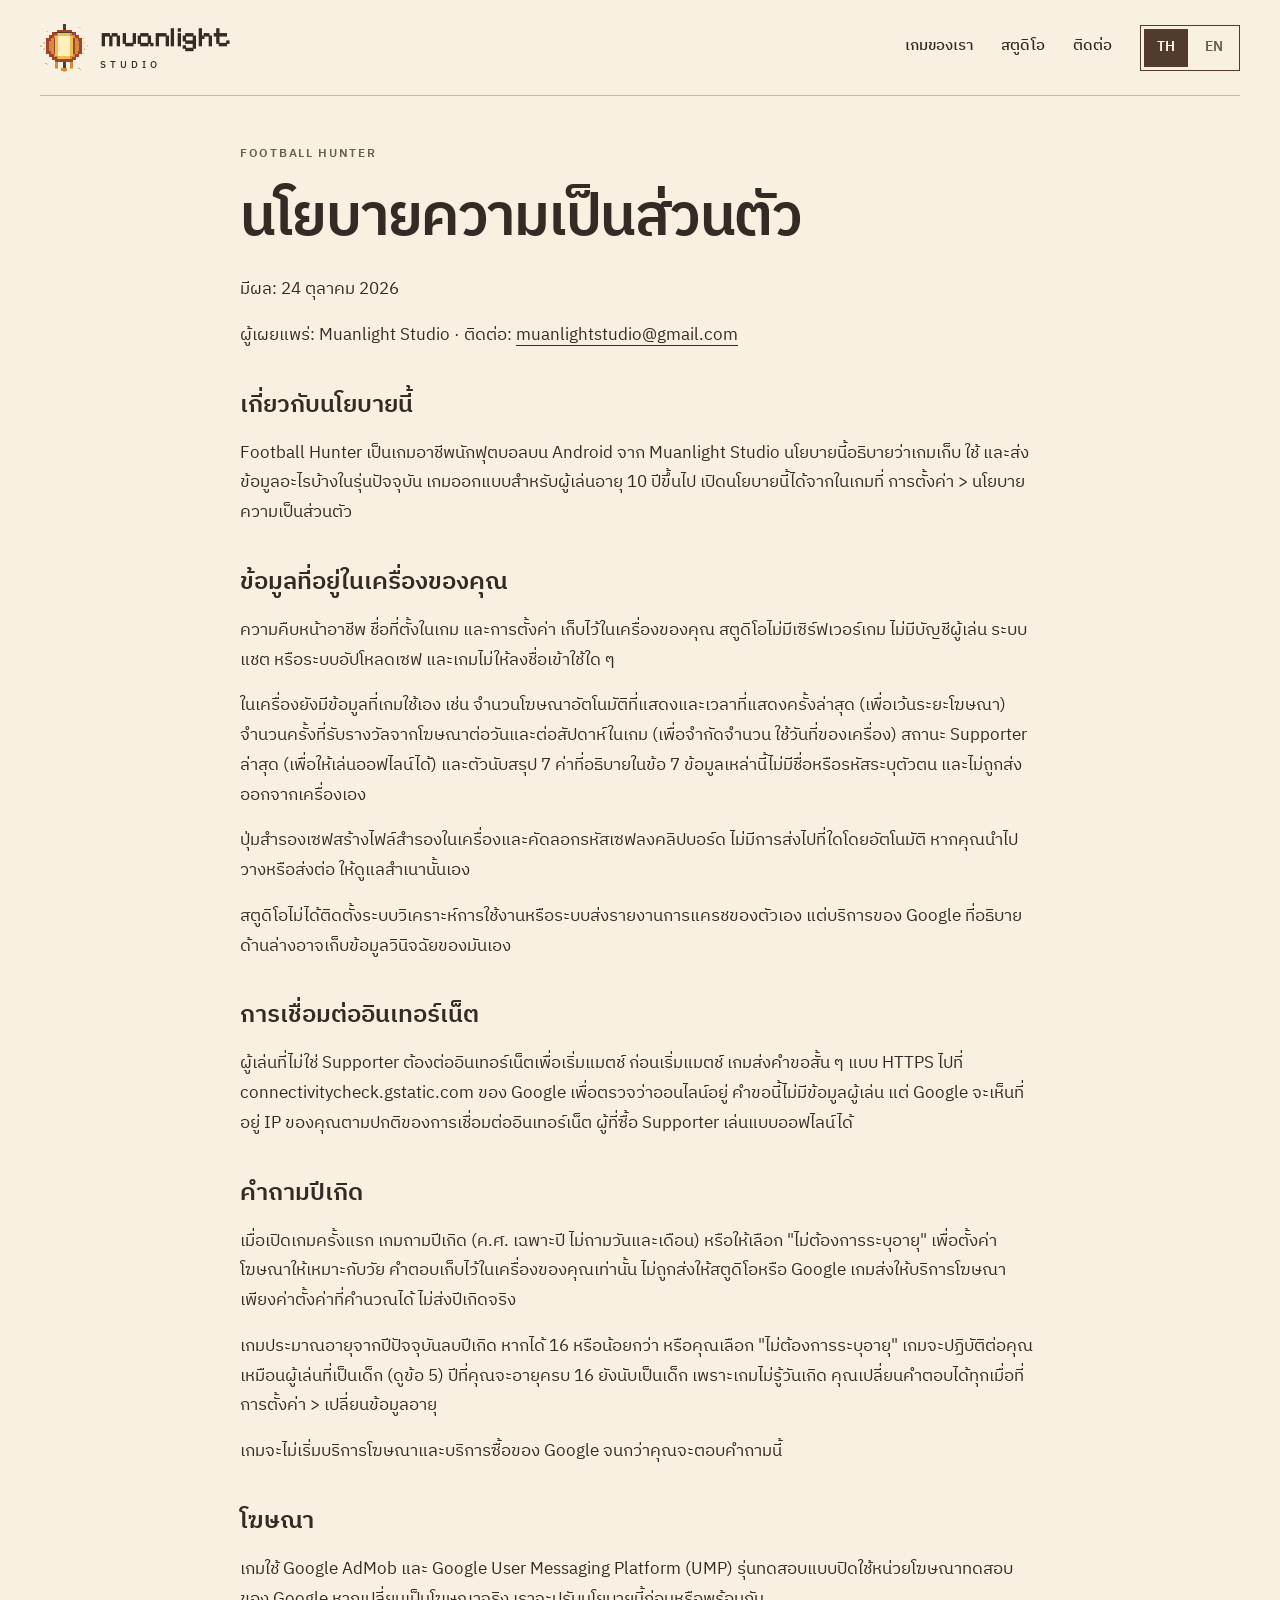
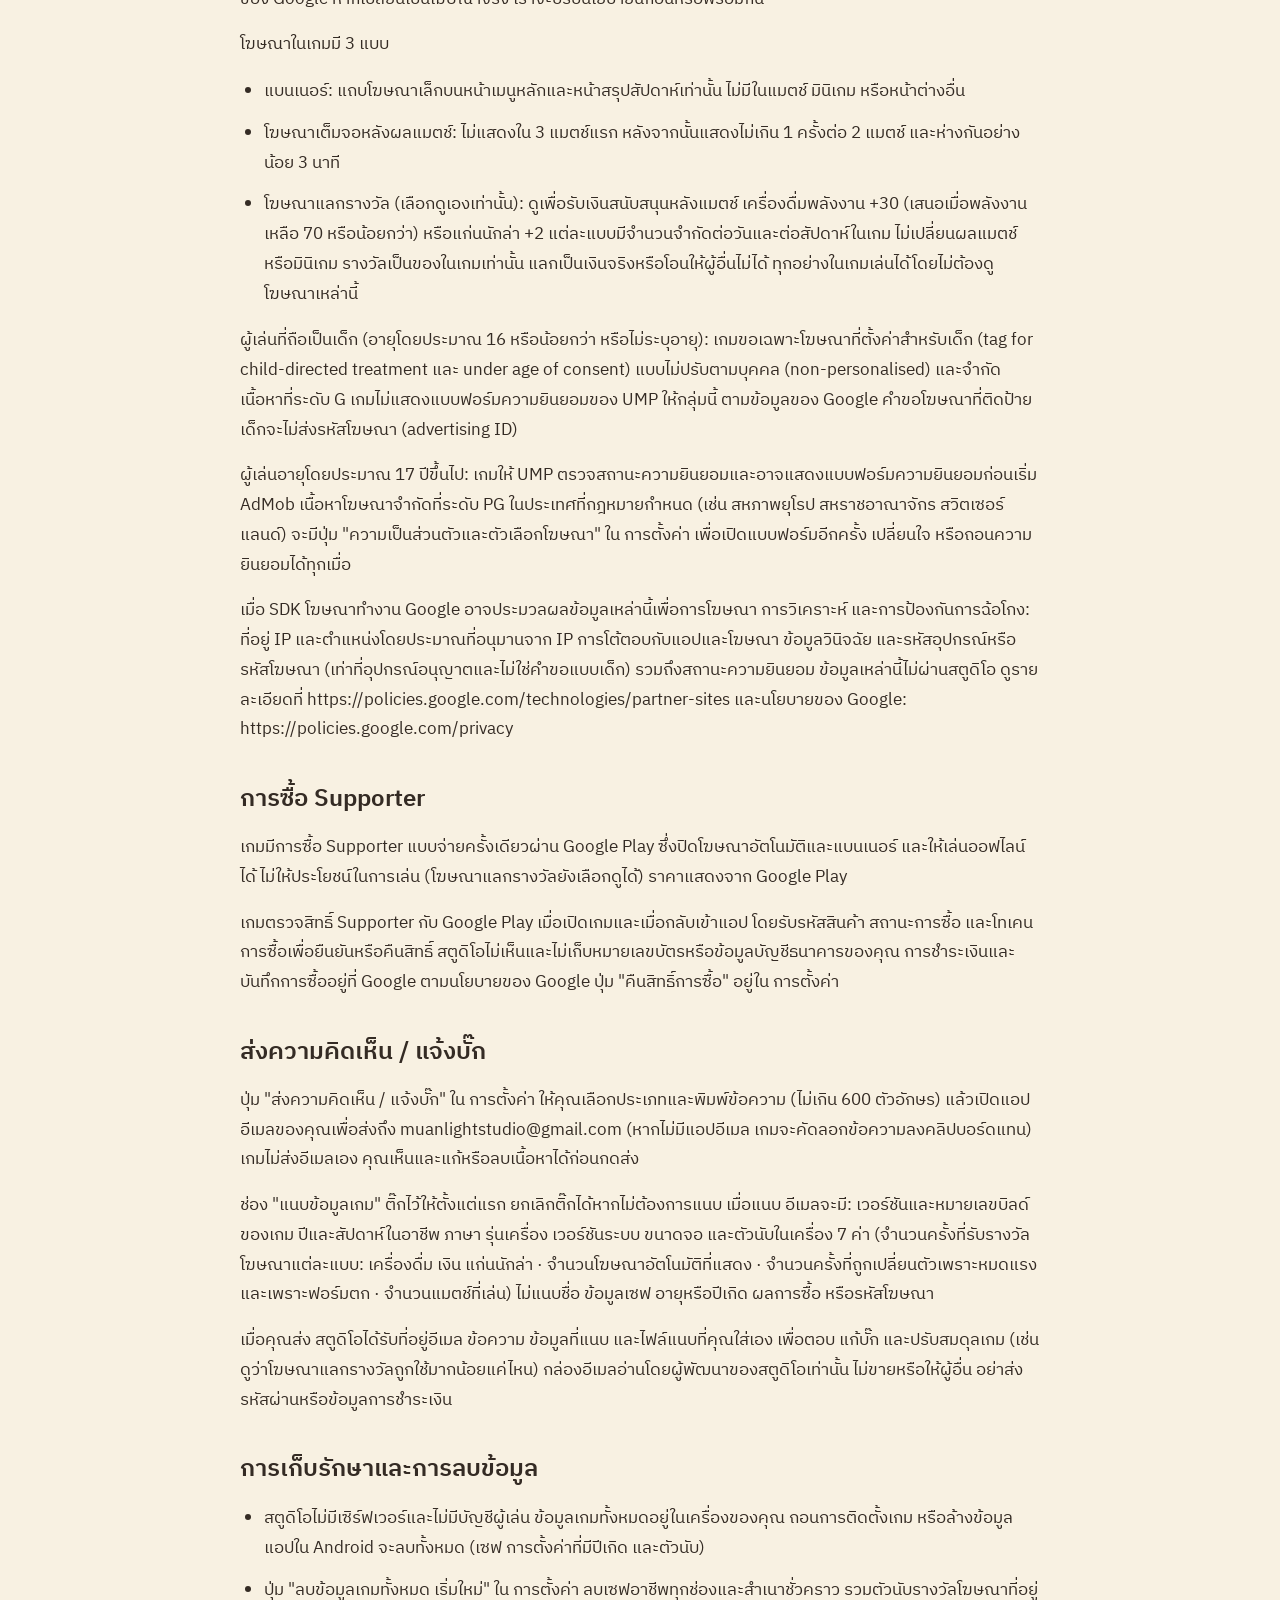
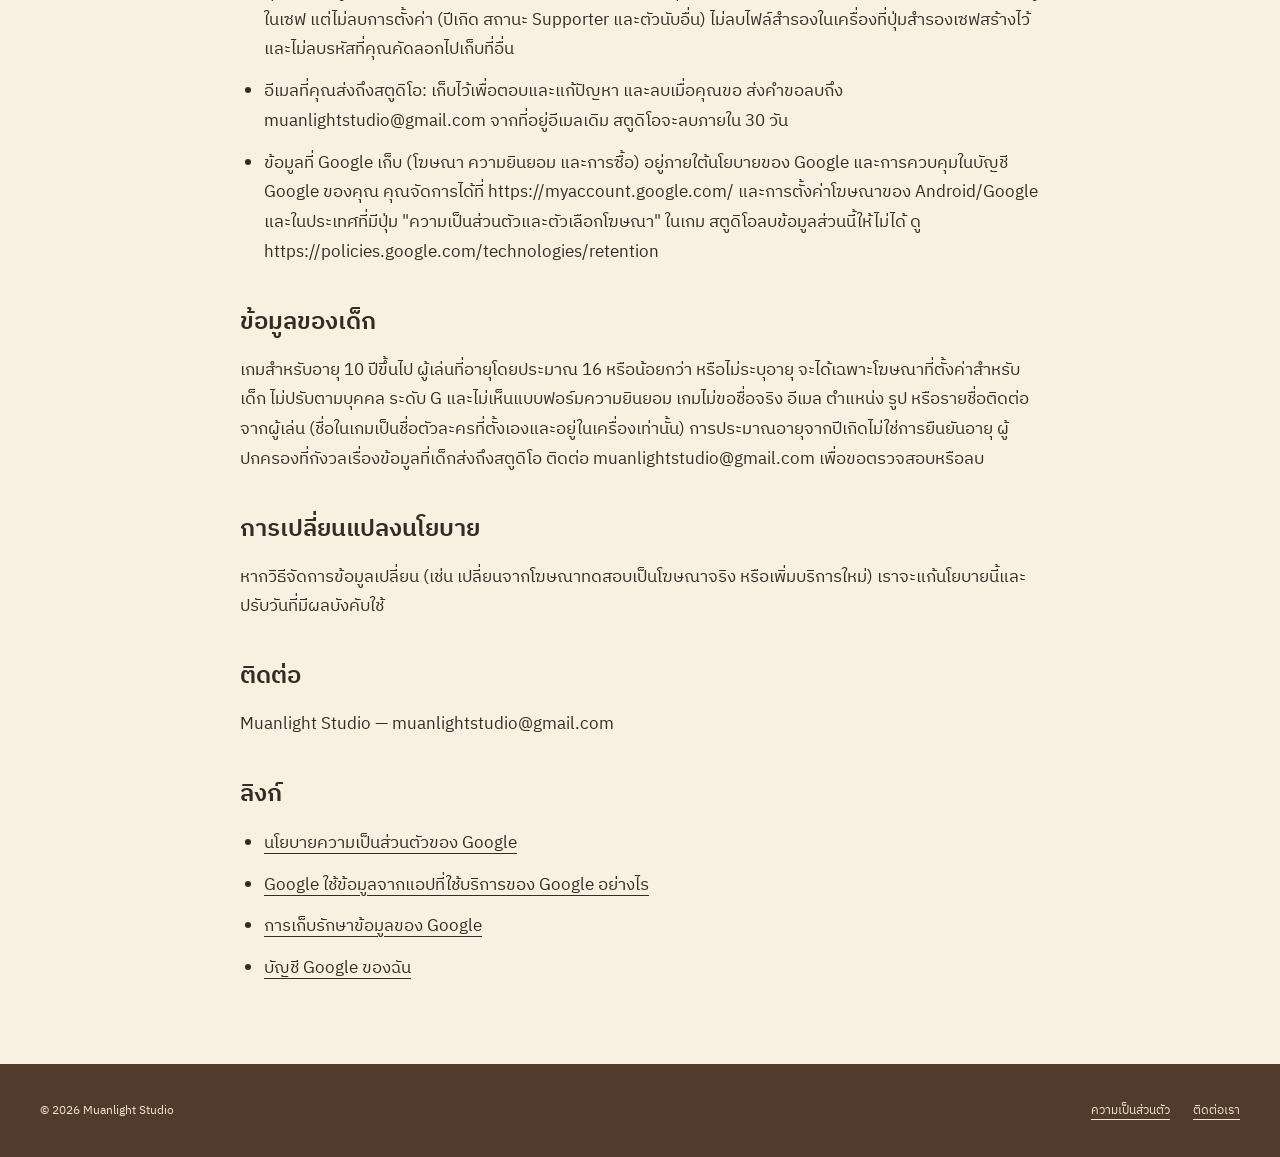
==== privacy/football-hunter/index.html @ 361d9917 "Privacy policy: Football Hunter (effective 24 Oct 2026)" ====
<!doctype html>
<html lang="th"><head><meta charset="utf-8"><meta name="viewport" content="width=device-width, initial-scale=1">
<title>Privacy policy — Football Hunter — Muanlight Studio</title><meta name="description" content="นโยบายความเป็นส่วนตัวของเกม Football Hunter จาก Muanlight Studio" data-th="นโยบายความเป็นส่วนตัวของเกม Football Hunter จาก Muanlight Studio" data-en="Privacy policy for the game Football Hunter by Muanlight Studio.">
<meta name="theme-color" content="#f8f1e2"><meta name="robots" content="noindex">
<link rel="canonical" href="https://muanlightstudio.github.io/privacy/football-hunter/">
<meta property="og:type" content="website"><meta property="og:title" content="Privacy policy — Football Hunter — Muanlight Studio"><meta property="og:description" content="นโยบายความเป็นส่วนตัวของเกม Football Hunter จาก Muanlight Studio"><meta property="og:url" content="https://muanlightstudio.github.io/privacy/football-hunter/"><meta name="twitter:card" content="summary_large_image">
<link rel="icon" href="../../favicon.ico" sizes="any"><link rel="icon" type="image/png" href="../../favicon.png" sizes="32x32">
<link rel="preconnect" href="https://fonts.googleapis.com"><link rel="preconnect" href="https://fonts.gstatic.com" crossorigin>
<link href="https://fonts.googleapis.com/css2?family=IBM+Plex+Sans+Thai:wght@400;500;600&amp;family=Pixelify+Sans:wght@400;500;600&amp;display=swap" rel="stylesheet">
<link rel="stylesheet" href="../../style.css"><script src="../../site.js" defer></script><style>
.legal section{margin-top:36px}.legal h2{font-size:24px;line-height:1.5;margin-bottom:16px}.legal p,.legal li{overflow-wrap:anywhere}.legal p+p{margin-top:16px}.legal ul{padding-left:24px}.legal li+li{margin-top:12px}
</style></head>
<body>
<a class="skip" href="#main"><span class="" data-th="ข้ามไปเนื้อหา" data-en="Skip to content">ข้ามไปเนื้อหา</span></a><header class="header wrap">
    <a class="brand" href="../../index.html" aria-label="Muanlight Studio — Home"><span class="brand-mark" aria-hidden="true"></span><span class="brand-name">muanlight<small>STUDIO</small></span></a>
    <nav class="nav" aria-label="Main navigation"><a href="../../index.html#games"><span class="" data-th="เกมของเรา" data-en="Our games">เกมของเรา</span></a><a href="../../index.html#about"><span class="" data-th="สตูดิโอ" data-en="The studio">สตูดิโอ</span></a><a href="../../index.html#contact"><span class="" data-th="ติดต่อ" data-en="Say hello">ติดต่อ</span></a><div class="languages" role="group" aria-label="Language / ภาษา"><button type="button" data-language="th" lang="th" aria-label="ภาษาไทย" aria-pressed="true">TH</button><button type="button" data-language="en" lang="en" aria-label="English" aria-pressed="false">EN</button></div></nav></header><main id="main" class="legal wrap">
<p class="eyebrow">FOOTBALL HUNTER</p>
<h1><span data-th="นโยบายความเป็นส่วนตัว" data-en="Privacy policy">นโยบายความเป็นส่วนตัว</span></h1>
<p data-th="มีผล: 24 ตุลาคม 2026" data-en="Effective: 24 October 2026">มีผล: 24 ตุลาคม 2026</p>
<p><span data-th="ผู้เผยแพร่: Muanlight Studio · ติดต่อ:" data-en="Publisher: Muanlight Studio · Contact:">ผู้เผยแพร่: Muanlight Studio · ติดต่อ:</span> <a href="mailto:muanlightstudio@gmail.com">muanlightstudio@gmail.com</a></p>
<section aria-labelledby="about">
<h2 id="about" data-th="เกี่ยวกับนโยบายนี้" data-en="About this policy">เกี่ยวกับนโยบายนี้</h2>
<p data-th="Football Hunter เป็นเกมอาชีพนักฟุตบอลบน Android จาก Muanlight Studio นโยบายนี้อธิบายว่าเกมเก็บ ใช้ และส่งข้อมูลอะไรบ้างในรุ่นปัจจุบัน เกมออกแบบสำหรับผู้เล่นอายุ 10 ปีขึ้นไป เปิดนโยบายนี้ได้จากในเกมที่ การตั้งค่า &gt; นโยบายความเป็นส่วนตัว" data-en="Football Hunter is a football career game for Android from Muanlight Studio. This policy explains what the game stores, uses and sends in the current version. The game is designed for players aged 10 and over. You can open this policy in the game from Settings &gt; Privacy policy.">Football Hunter เป็นเกมอาชีพนักฟุตบอลบน Android จาก Muanlight Studio นโยบายนี้อธิบายว่าเกมเก็บ ใช้ และส่งข้อมูลอะไรบ้างในรุ่นปัจจุบัน เกมออกแบบสำหรับผู้เล่นอายุ 10 ปีขึ้นไป เปิดนโยบายนี้ได้จากในเกมที่ การตั้งค่า &gt; นโยบายความเป็นส่วนตัว</p>
</section>
<section aria-labelledby="device">
<h2 id="device" data-th="ข้อมูลที่อยู่ในเครื่องของคุณ" data-en="Information on your device">ข้อมูลที่อยู่ในเครื่องของคุณ</h2>
<p data-th="ความคืบหน้าอาชีพ ชื่อที่ตั้งในเกม และการตั้งค่า เก็บไว้ในเครื่องของคุณ สตูดิโอไม่มีเซิร์ฟเวอร์เกม ไม่มีบัญชีผู้เล่น ระบบแชต หรือระบบอัปโหลดเซฟ และเกมไม่ให้ลงชื่อเข้าใช้ใด ๆ" data-en="Career progress, in-game names and settings are stored on your device. The studio has no game server, no player accounts, no chat and no save-upload service, and the game has no sign-in.">ความคืบหน้าอาชีพ ชื่อที่ตั้งในเกม และการตั้งค่า เก็บไว้ในเครื่องของคุณ สตูดิโอไม่มีเซิร์ฟเวอร์เกม ไม่มีบัญชีผู้เล่น ระบบแชต หรือระบบอัปโหลดเซฟ และเกมไม่ให้ลงชื่อเข้าใช้ใด ๆ</p>
<p data-th="ในเครื่องยังมีข้อมูลที่เกมใช้เอง เช่น จำนวนโฆษณาอัตโนมัติที่แสดงและเวลาที่แสดงครั้งล่าสุด (เพื่อเว้นระยะโฆษณา) จำนวนครั้งที่รับรางวัลจากโฆษณาต่อวันและต่อสัปดาห์ในเกม (เพื่อจำกัดจำนวน ใช้วันที่ของเครื่อง) สถานะ Supporter ล่าสุด (เพื่อให้เล่นออฟไลน์ได้) และตัวนับสรุป 7 ค่าที่อธิบายในข้อ 7 ข้อมูลเหล่านี้ไม่มีชื่อหรือรหัสระบุตัวตน และไม่ถูกส่งออกจากเครื่องเอง" data-en="The device also keeps data the game needs: how many automatic ads were shown and when the last one was (to space ads out), how many ad rewards were claimed per day and per in-game week (to enforce limits, using the device date), your last confirmed Supporter status (so Supporters can play offline), and the 7 summary counters described in section 7. None of it contains a name or identifier, and the game never sends it anywhere on its own.">ในเครื่องยังมีข้อมูลที่เกมใช้เอง เช่น จำนวนโฆษณาอัตโนมัติที่แสดงและเวลาที่แสดงครั้งล่าสุด (เพื่อเว้นระยะโฆษณา) จำนวนครั้งที่รับรางวัลจากโฆษณาต่อวันและต่อสัปดาห์ในเกม (เพื่อจำกัดจำนวน ใช้วันที่ของเครื่อง) สถานะ Supporter ล่าสุด (เพื่อให้เล่นออฟไลน์ได้) และตัวนับสรุป 7 ค่าที่อธิบายในข้อ 7 ข้อมูลเหล่านี้ไม่มีชื่อหรือรหัสระบุตัวตน และไม่ถูกส่งออกจากเครื่องเอง</p>
<p data-th="ปุ่มสำรองเซฟสร้างไฟล์สำรองในเครื่องและคัดลอกรหัสเซฟลงคลิปบอร์ด ไม่มีการส่งไปที่ใดโดยอัตโนมัติ หากคุณนำไปวางหรือส่งต่อ ให้ดูแลสำเนานั้นเอง" data-en="The backup button makes a local backup file and copies a save code to your clipboard. Nothing is sent anywhere automatically. If you paste or share the code, you manage that copy yourself.">ปุ่มสำรองเซฟสร้างไฟล์สำรองในเครื่องและคัดลอกรหัสเซฟลงคลิปบอร์ด ไม่มีการส่งไปที่ใดโดยอัตโนมัติ หากคุณนำไปวางหรือส่งต่อ ให้ดูแลสำเนานั้นเอง</p>
<p data-th="สตูดิโอไม่ได้ติดตั้งระบบวิเคราะห์การใช้งานหรือระบบส่งรายงานการแครชของตัวเอง แต่บริการของ Google ที่อธิบายด้านล่างอาจเก็บข้อมูลวินิจฉัยของมันเอง" data-en="The studio has not added its own usage analytics or crash-reporting service. The Google services described below may collect their own diagnostic data.">สตูดิโอไม่ได้ติดตั้งระบบวิเคราะห์การใช้งานหรือระบบส่งรายงานการแครชของตัวเอง แต่บริการของ Google ที่อธิบายด้านล่างอาจเก็บข้อมูลวินิจฉัยของมันเอง</p>
</section>
<section aria-labelledby="internet">
<h2 id="internet" data-th="การเชื่อมต่ออินเทอร์เน็ต" data-en="Internet connection">การเชื่อมต่ออินเทอร์เน็ต</h2>
<p data-th="ผู้เล่นที่ไม่ใช่ Supporter ต้องต่ออินเทอร์เน็ตเพื่อเริ่มแมตช์ ก่อนเริ่มแมตช์ เกมส่งคำขอสั้น ๆ แบบ HTTPS ไปที่ connectivitycheck.gstatic.com ของ Google เพื่อตรวจว่าออนไลน์อยู่ คำขอนี้ไม่มีข้อมูลผู้เล่น แต่ Google จะเห็นที่อยู่ IP ของคุณตามปกติของการเชื่อมต่ออินเทอร์เน็ต ผู้ที่ซื้อ Supporter เล่นแบบออฟไลน์ได้" data-en="Players who are not Supporters need an internet connection to start a match. Before a match, the game sends a short HTTPS request to Google&#x27;s connectivitycheck.gstatic.com to check that you are online. The request carries no player data, but Google sees your IP address, as with any internet connection. Supporters can play offline.">ผู้เล่นที่ไม่ใช่ Supporter ต้องต่ออินเทอร์เน็ตเพื่อเริ่มแมตช์ ก่อนเริ่มแมตช์ เกมส่งคำขอสั้น ๆ แบบ HTTPS ไปที่ connectivitycheck.gstatic.com ของ Google เพื่อตรวจว่าออนไลน์อยู่ คำขอนี้ไม่มีข้อมูลผู้เล่น แต่ Google จะเห็นที่อยู่ IP ของคุณตามปกติของการเชื่อมต่ออินเทอร์เน็ต ผู้ที่ซื้อ Supporter เล่นแบบออฟไลน์ได้</p>
</section>
<section aria-labelledby="age">
<h2 id="age" data-th="คำถามปีเกิด" data-en="The birth-year question">คำถามปีเกิด</h2>
<p data-th="เมื่อเปิดเกมครั้งแรก เกมถามปีเกิด (ค.ศ. เฉพาะปี ไม่ถามวันและเดือน) หรือให้เลือก &quot;ไม่ต้องการระบุอายุ&quot; เพื่อตั้งค่าโฆษณาให้เหมาะกับวัย คำตอบเก็บไว้ในเครื่องของคุณเท่านั้น ไม่ถูกส่งให้สตูดิโอหรือ Google เกมส่งให้บริการโฆษณาเพียงค่าตั้งค่าที่คำนวณได้ ไม่ส่งปีเกิดจริง" data-en="On first launch the game asks for your birth year (year only, no day or month) or lets you choose &quot;Prefer not to say&quot;, so that ads suit your age. Your answer is stored only on your device. It is not sent to the studio or to Google. The game passes only derived settings to the ads service, never the birth year itself.">เมื่อเปิดเกมครั้งแรก เกมถามปีเกิด (ค.ศ. เฉพาะปี ไม่ถามวันและเดือน) หรือให้เลือก &quot;ไม่ต้องการระบุอายุ&quot; เพื่อตั้งค่าโฆษณาให้เหมาะกับวัย คำตอบเก็บไว้ในเครื่องของคุณเท่านั้น ไม่ถูกส่งให้สตูดิโอหรือ Google เกมส่งให้บริการโฆษณาเพียงค่าตั้งค่าที่คำนวณได้ ไม่ส่งปีเกิดจริง</p>
<p data-th="เกมประมาณอายุจากปีปัจจุบันลบปีเกิด หากได้ 16 หรือน้อยกว่า หรือคุณเลือก &quot;ไม่ต้องการระบุอายุ&quot; เกมจะปฏิบัติต่อคุณเหมือนผู้เล่นที่เป็นเด็ก (ดูข้อ 5) ปีที่คุณจะอายุครบ 16 ยังนับเป็นเด็ก เพราะเกมไม่รู้วันเกิด คุณเปลี่ยนคำตอบได้ทุกเมื่อที่ การตั้งค่า &gt; เปลี่ยนข้อมูลอายุ" data-en="The game estimates age as the current year minus the birth year. If the result is 16 or less, or you choose &quot;Prefer not to say&quot;, the game treats you as a child player (see section 5). The year in which you turn 16 still counts as child, because the game does not know your birthday. You can change your answer at any time in Settings &gt; Change age choice.">เกมประมาณอายุจากปีปัจจุบันลบปีเกิด หากได้ 16 หรือน้อยกว่า หรือคุณเลือก &quot;ไม่ต้องการระบุอายุ&quot; เกมจะปฏิบัติต่อคุณเหมือนผู้เล่นที่เป็นเด็ก (ดูข้อ 5) ปีที่คุณจะอายุครบ 16 ยังนับเป็นเด็ก เพราะเกมไม่รู้วันเกิด คุณเปลี่ยนคำตอบได้ทุกเมื่อที่ การตั้งค่า &gt; เปลี่ยนข้อมูลอายุ</p>
<p data-th="เกมจะไม่เริ่มบริการโฆษณาและบริการซื้อของ Google จนกว่าคุณจะตอบคำถามนี้" data-en="The game does not start Google&#x27;s advertising or purchase services until you have answered this question.">เกมจะไม่เริ่มบริการโฆษณาและบริการซื้อของ Google จนกว่าคุณจะตอบคำถามนี้</p>
</section>
<section aria-labelledby="ads">
<h2 id="ads" data-th="โฆษณา" data-en="Ads">โฆษณา</h2>
<p data-th="เกมใช้ Google AdMob และ Google User Messaging Platform (UMP) รุ่นทดสอบแบบปิดใช้หน่วยโฆษณาทดสอบของ Google หากเปลี่ยนเป็นโฆษณาจริง เราจะปรับนโยบายนี้ก่อนหรือพร้อมกัน" data-en="The game uses Google AdMob and Google User Messaging Platform (UMP). The closed-test version uses Google&#x27;s test ad units. If we move to real ads, we will update this policy before or at the same time.">เกมใช้ Google AdMob และ Google User Messaging Platform (UMP) รุ่นทดสอบแบบปิดใช้หน่วยโฆษณาทดสอบของ Google หากเปลี่ยนเป็นโฆษณาจริง เราจะปรับนโยบายนี้ก่อนหรือพร้อมกัน</p>
<p data-th="โฆษณาในเกมมี 3 แบบ" data-en="There are three kinds of ad:">โฆษณาในเกมมี 3 แบบ</p>
<ul><li data-th="แบนเนอร์: แถบโฆษณาเล็กบนหน้าเมนูหลักและหน้าสรุปสัปดาห์เท่านั้น ไม่มีในแมตช์ มินิเกม หรือหน้าต่างอื่น" data-en="Banner: a small ad strip on the main menu and the week overview only. Never in matches, minigames or other windows.">แบนเนอร์: แถบโฆษณาเล็กบนหน้าเมนูหลักและหน้าสรุปสัปดาห์เท่านั้น ไม่มีในแมตช์ มินิเกม หรือหน้าต่างอื่น</li><li data-th="โฆษณาเต็มจอหลังผลแมตช์: ไม่แสดงใน 3 แมตช์แรก หลังจากนั้นแสดงไม่เกิน 1 ครั้งต่อ 2 แมตช์ และห่างกันอย่างน้อย 3 นาที" data-en="Full-screen ad after a match result: not in your first 3 matches; after that at most once per 2 matches and at least 3 minutes apart.">โฆษณาเต็มจอหลังผลแมตช์: ไม่แสดงใน 3 แมตช์แรก หลังจากนั้นแสดงไม่เกิน 1 ครั้งต่อ 2 แมตช์ และห่างกันอย่างน้อย 3 นาที</li><li data-th="โฆษณาแลกรางวัล (เลือกดูเองเท่านั้น): ดูเพื่อรับเงินสนับสนุนหลังแมตช์ เครื่องดื่มพลังงาน +30 (เสนอเมื่อพลังงานเหลือ 70 หรือน้อยกว่า) หรือแก่นนักล่า +2 แต่ละแบบมีจำนวนจำกัดต่อวันและต่อสัปดาห์ในเกม ไม่เปลี่ยนผลแมตช์หรือมินิเกม รางวัลเป็นของในเกมเท่านั้น แลกเป็นเงินจริงหรือโอนให้ผู้อื่นไม่ได้ ทุกอย่างในเกมเล่นได้โดยไม่ต้องดูโฆษณาเหล่านี้" data-en="Reward ads (only if you choose to watch): sponsor cash after a match, an energy drink +30 Energy (offered when Energy is 70 or lower), or +2 Hunter&#x27;s Essence. Each has a daily and an in-game weekly limit. They never change a match or minigame result. Rewards are in-game only and cannot be exchanged for real money or given to others. Everything in the game can be played without watching these reward ads.">โฆษณาแลกรางวัล (เลือกดูเองเท่านั้น): ดูเพื่อรับเงินสนับสนุนหลังแมตช์ เครื่องดื่มพลังงาน +30 (เสนอเมื่อพลังงานเหลือ 70 หรือน้อยกว่า) หรือแก่นนักล่า +2 แต่ละแบบมีจำนวนจำกัดต่อวันและต่อสัปดาห์ในเกม ไม่เปลี่ยนผลแมตช์หรือมินิเกม รางวัลเป็นของในเกมเท่านั้น แลกเป็นเงินจริงหรือโอนให้ผู้อื่นไม่ได้ ทุกอย่างในเกมเล่นได้โดยไม่ต้องดูโฆษณาเหล่านี้</li></ul>
<p data-th="ผู้เล่นที่ถือเป็นเด็ก (อายุโดยประมาณ 16 หรือน้อยกว่า หรือไม่ระบุอายุ): เกมขอเฉพาะโฆษณาที่ตั้งค่าสำหรับเด็ก (tag for child-directed treatment และ under age of consent) แบบไม่ปรับตามบุคคล (non-personalised) และจำกัดเนื้อหาที่ระดับ G เกมไม่แสดงแบบฟอร์มความยินยอมของ UMP ให้กลุ่มนี้ ตามข้อมูลของ Google คำขอโฆษณาที่ติดป้ายเด็กจะไม่ส่งรหัสโฆษณา (advertising ID)" data-en="Players treated as children (estimated age 16 or less, or no age given): the game requests only ads tagged for child-directed treatment and under the age of consent, non-personalised, with content limited to rating G. It does not show them the UMP consent form. According to Google, ad requests tagged for children do not send the advertising ID.">ผู้เล่นที่ถือเป็นเด็ก (อายุโดยประมาณ 16 หรือน้อยกว่า หรือไม่ระบุอายุ): เกมขอเฉพาะโฆษณาที่ตั้งค่าสำหรับเด็ก (tag for child-directed treatment และ under age of consent) แบบไม่ปรับตามบุคคล (non-personalised) และจำกัดเนื้อหาที่ระดับ G เกมไม่แสดงแบบฟอร์มความยินยอมของ UMP ให้กลุ่มนี้ ตามข้อมูลของ Google คำขอโฆษณาที่ติดป้ายเด็กจะไม่ส่งรหัสโฆษณา (advertising ID)</p>
<p data-th="ผู้เล่นอายุโดยประมาณ 17 ปีขึ้นไป: เกมให้ UMP ตรวจสถานะความยินยอมและอาจแสดงแบบฟอร์มความยินยอมก่อนเริ่ม AdMob เนื้อหาโฆษณาจำกัดที่ระดับ PG ในประเทศที่กฎหมายกำหนด (เช่น สหภาพยุโรป สหราชอาณาจักร สวิตเซอร์แลนด์) จะมีปุ่ม &quot;ความเป็นส่วนตัวและตัวเลือกโฆษณา&quot; ใน การตั้งค่า เพื่อเปิดแบบฟอร์มอีกครั้ง เปลี่ยนใจ หรือถอนความยินยอมได้ทุกเมื่อ" data-en="Players with an estimated age of 17 or over: the game asks UMP to check consent status and may show a consent form before AdMob starts. Ad content is limited to rating PG. Where the law requires it (for example the EU, the UK and Switzerland), a &quot;Privacy &amp; ad choices&quot; button appears in Settings so you can reopen the form, change your mind or withdraw consent at any time.">ผู้เล่นอายุโดยประมาณ 17 ปีขึ้นไป: เกมให้ UMP ตรวจสถานะความยินยอมและอาจแสดงแบบฟอร์มความยินยอมก่อนเริ่ม AdMob เนื้อหาโฆษณาจำกัดที่ระดับ PG ในประเทศที่กฎหมายกำหนด (เช่น สหภาพยุโรป สหราชอาณาจักร สวิตเซอร์แลนด์) จะมีปุ่ม &quot;ความเป็นส่วนตัวและตัวเลือกโฆษณา&quot; ใน การตั้งค่า เพื่อเปิดแบบฟอร์มอีกครั้ง เปลี่ยนใจ หรือถอนความยินยอมได้ทุกเมื่อ</p>
<p data-th="เมื่อ SDK โฆษณาทำงาน Google อาจประมวลผลข้อมูลเหล่านี้เพื่อการโฆษณา การวิเคราะห์ และการป้องกันการฉ้อโกง: ที่อยู่ IP และตำแหน่งโดยประมาณที่อนุมานจาก IP การโต้ตอบกับแอปและโฆษณา ข้อมูลวินิจฉัย และรหัสอุปกรณ์หรือรหัสโฆษณา (เท่าที่อุปกรณ์อนุญาตและไม่ใช่คำขอแบบเด็ก) รวมถึงสถานะความยินยอม ข้อมูลเหล่านี้ไม่ผ่านสตูดิโอ ดูรายละเอียดที่ https://policies.google.com/technologies/partner-sites และนโยบายของ Google: https://policies.google.com/privacy" data-en="While the ads SDK is running, Google may process the following for advertising, analytics and fraud prevention: IP address and the approximate location inferred from it, app and ad interactions, diagnostics, device or advertising identifiers (where the device allows it and the request is not child-tagged), and consent status. This data does not pass through the studio. See https://policies.google.com/technologies/partner-sites and Google&#x27;s Privacy Policy: https://policies.google.com/privacy">เมื่อ SDK โฆษณาทำงาน Google อาจประมวลผลข้อมูลเหล่านี้เพื่อการโฆษณา การวิเคราะห์ และการป้องกันการฉ้อโกง: ที่อยู่ IP และตำแหน่งโดยประมาณที่อนุมานจาก IP การโต้ตอบกับแอปและโฆษณา ข้อมูลวินิจฉัย และรหัสอุปกรณ์หรือรหัสโฆษณา (เท่าที่อุปกรณ์อนุญาตและไม่ใช่คำขอแบบเด็ก) รวมถึงสถานะความยินยอม ข้อมูลเหล่านี้ไม่ผ่านสตูดิโอ ดูรายละเอียดที่ https://policies.google.com/technologies/partner-sites และนโยบายของ Google: https://policies.google.com/privacy</p>
</section>
<section aria-labelledby="supporter">
<h2 id="supporter" data-th="การซื้อ Supporter" data-en="Supporter purchase">การซื้อ Supporter</h2>
<p data-th="เกมมีการซื้อ Supporter แบบจ่ายครั้งเดียวผ่าน Google Play ซึ่งปิดโฆษณาอัตโนมัติและแบนเนอร์ และให้เล่นออฟไลน์ได้ ไม่ให้ประโยชน์ในการเล่น (โฆษณาแลกรางวัลยังเลือกดูได้) ราคาแสดงจาก Google Play" data-en="The game offers a one-time Supporter purchase through Google Play. It removes automatic and banner ads and lets you play offline. It gives no gameplay advantage (reward ads stay optional). The price shown comes from Google Play.">เกมมีการซื้อ Supporter แบบจ่ายครั้งเดียวผ่าน Google Play ซึ่งปิดโฆษณาอัตโนมัติและแบนเนอร์ และให้เล่นออฟไลน์ได้ ไม่ให้ประโยชน์ในการเล่น (โฆษณาแลกรางวัลยังเลือกดูได้) ราคาแสดงจาก Google Play</p>
<p data-th="เกมตรวจสิทธิ์ Supporter กับ Google Play เมื่อเปิดเกมและเมื่อกลับเข้าแอป โดยรับรหัสสินค้า สถานะการซื้อ และโทเคนการซื้อเพื่อยืนยันหรือคืนสิทธิ์ สตูดิโอไม่เห็นและไม่เก็บหมายเลขบัตรหรือข้อมูลบัญชีธนาคารของคุณ การชำระเงินและบันทึกการซื้ออยู่ที่ Google ตามนโยบายของ Google ปุ่ม &quot;คืนสิทธิ์การซื้อ&quot; อยู่ใน การตั้งค่า" data-en="The game checks your Supporter entitlement with Google Play at launch and when you return to the app, receiving the product ID, purchase status and a purchase token to confirm or restore it. The studio does not see or keep your card number or bank details. Payment and purchase records are held by Google under Google&#x27;s policies. A &quot;Restore purchase&quot; button is in Settings.">เกมตรวจสิทธิ์ Supporter กับ Google Play เมื่อเปิดเกมและเมื่อกลับเข้าแอป โดยรับรหัสสินค้า สถานะการซื้อ และโทเคนการซื้อเพื่อยืนยันหรือคืนสิทธิ์ สตูดิโอไม่เห็นและไม่เก็บหมายเลขบัตรหรือข้อมูลบัญชีธนาคารของคุณ การชำระเงินและบันทึกการซื้ออยู่ที่ Google ตามนโยบายของ Google ปุ่ม &quot;คืนสิทธิ์การซื้อ&quot; อยู่ใน การตั้งค่า</p>
</section>
<section aria-labelledby="feedback">
<h2 id="feedback" data-th="ส่งความคิดเห็น / แจ้งบั๊ก" data-en="Send feedback / report a bug">ส่งความคิดเห็น / แจ้งบั๊ก</h2>
<p data-th="ปุ่ม &quot;ส่งความคิดเห็น / แจ้งบั๊ก&quot; ใน การตั้งค่า ให้คุณเลือกประเภทและพิมพ์ข้อความ (ไม่เกิน 600 ตัวอักษร) แล้วเปิดแอปอีเมลของคุณเพื่อส่งถึง muanlightstudio@gmail.com (หากไม่มีแอปอีเมล เกมจะคัดลอกข้อความลงคลิปบอร์ดแทน) เกมไม่ส่งอีเมลเอง คุณเห็นและแก้หรือลบเนื้อหาได้ก่อนกดส่ง" data-en="The &quot;Send feedback / report a bug&quot; button in Settings lets you pick a category and type a message (up to 600 characters), then opens your email app addressed to muanlightstudio@gmail.com (if there is no email app, the game copies the text to your clipboard instead). The game never sends the email itself. You see the content and can edit or delete it before you send.">ปุ่ม &quot;ส่งความคิดเห็น / แจ้งบั๊ก&quot; ใน การตั้งค่า ให้คุณเลือกประเภทและพิมพ์ข้อความ (ไม่เกิน 600 ตัวอักษร) แล้วเปิดแอปอีเมลของคุณเพื่อส่งถึง muanlightstudio@gmail.com (หากไม่มีแอปอีเมล เกมจะคัดลอกข้อความลงคลิปบอร์ดแทน) เกมไม่ส่งอีเมลเอง คุณเห็นและแก้หรือลบเนื้อหาได้ก่อนกดส่ง</p>
<p data-th="ช่อง &quot;แนบข้อมูลเกม&quot; ติ๊กไว้ให้ตั้งแต่แรก ยกเลิกติ๊กได้หากไม่ต้องการแนบ เมื่อแนบ อีเมลจะมี: เวอร์ชันและหมายเลขบิลด์ของเกม ปีและสัปดาห์ในอาชีพ ภาษา รุ่นเครื่อง เวอร์ชันระบบ ขนาดจอ และตัวนับในเครื่อง 7 ค่า (จำนวนครั้งที่รับรางวัลโฆษณาแต่ละแบบ: เครื่องดื่ม เงิน แก่นนักล่า · จำนวนโฆษณาอัตโนมัติที่แสดง · จำนวนครั้งที่ถูกเปลี่ยนตัวเพราะหมดแรงและเพราะฟอร์มตก · จำนวนแมตช์ที่เล่น) ไม่แนบชื่อ ข้อมูลเซฟ อายุหรือปีเกิด ผลการซื้อ หรือรหัสโฆษณา" data-en="&quot;Attach game info&quot; is ticked by default; untick it to leave the info out. When attached, the email also contains: game version and build number, career year and week, language, device model, system version, screen size, and 7 local counters (reward-ad claims by type: drink, cash, essence; automatic ads shown; substitutions for tiredness and for poor form; matches played). It never contains your name, save data, age or birth year, purchase results or advertising ID.">ช่อง &quot;แนบข้อมูลเกม&quot; ติ๊กไว้ให้ตั้งแต่แรก ยกเลิกติ๊กได้หากไม่ต้องการแนบ เมื่อแนบ อีเมลจะมี: เวอร์ชันและหมายเลขบิลด์ของเกม ปีและสัปดาห์ในอาชีพ ภาษา รุ่นเครื่อง เวอร์ชันระบบ ขนาดจอ และตัวนับในเครื่อง 7 ค่า (จำนวนครั้งที่รับรางวัลโฆษณาแต่ละแบบ: เครื่องดื่ม เงิน แก่นนักล่า · จำนวนโฆษณาอัตโนมัติที่แสดง · จำนวนครั้งที่ถูกเปลี่ยนตัวเพราะหมดแรงและเพราะฟอร์มตก · จำนวนแมตช์ที่เล่น) ไม่แนบชื่อ ข้อมูลเซฟ อายุหรือปีเกิด ผลการซื้อ หรือรหัสโฆษณา</p>
<p data-th="เมื่อคุณส่ง สตูดิโอได้รับที่อยู่อีเมล ข้อความ ข้อมูลที่แนบ และไฟล์แนบที่คุณใส่เอง เพื่อตอบ แก้บั๊ก และปรับสมดุลเกม (เช่น ดูว่าโฆษณาแลกรางวัลถูกใช้มากน้อยแค่ไหน) กล่องอีเมลอ่านโดยผู้พัฒนาของสตูดิโอเท่านั้น ไม่ขายหรือให้ผู้อื่น อย่าส่งรหัสผ่านหรือข้อมูลการชำระเงิน" data-en="When you send it, the studio receives your email address, message, the attached info and any files you add, and uses them to reply, fix bugs and balance the game (for example, to see how much the reward ads are used). The mailbox is read only by the studio&#x27;s developer. We do not sell or share it. Please do not send passwords or payment details.">เมื่อคุณส่ง สตูดิโอได้รับที่อยู่อีเมล ข้อความ ข้อมูลที่แนบ และไฟล์แนบที่คุณใส่เอง เพื่อตอบ แก้บั๊ก และปรับสมดุลเกม (เช่น ดูว่าโฆษณาแลกรางวัลถูกใช้มากน้อยแค่ไหน) กล่องอีเมลอ่านโดยผู้พัฒนาของสตูดิโอเท่านั้น ไม่ขายหรือให้ผู้อื่น อย่าส่งรหัสผ่านหรือข้อมูลการชำระเงิน</p>
</section>
<section aria-labelledby="retention">
<h2 id="retention" data-th="การเก็บรักษาและการลบข้อมูล" data-en="Retention and deletion">การเก็บรักษาและการลบข้อมูล</h2>
<ul><li data-th="สตูดิโอไม่มีเซิร์ฟเวอร์และไม่มีบัญชีผู้เล่น ข้อมูลเกมทั้งหมดอยู่ในเครื่องของคุณ ถอนการติดตั้งเกม หรือล้างข้อมูลแอปใน Android จะลบทั้งหมด (เซฟ การตั้งค่าที่มีปีเกิด และตัวนับ)" data-en="The studio has no server and no player accounts. All game data stays on your device. Uninstalling the game, or clearing the app&#x27;s data in Android, removes all of it (saves, the settings that hold your birth year, and the counters).">สตูดิโอไม่มีเซิร์ฟเวอร์และไม่มีบัญชีผู้เล่น ข้อมูลเกมทั้งหมดอยู่ในเครื่องของคุณ ถอนการติดตั้งเกม หรือล้างข้อมูลแอปใน Android จะลบทั้งหมด (เซฟ การตั้งค่าที่มีปีเกิด และตัวนับ)</li><li data-th="ปุ่ม &quot;ลบข้อมูลเกมทั้งหมด เริ่มใหม่&quot; ใน การตั้งค่า ลบเซฟอาชีพทุกช่องและสำเนาชั่วคราว รวมตัวนับรางวัลโฆษณาที่อยู่ในเซฟ แต่ไม่ลบการตั้งค่า (ปีเกิด สถานะ Supporter และตัวนับอื่น) ไม่ลบไฟล์สำรองในเครื่องที่ปุ่มสำรองเซฟสร้างไว้ และไม่ลบรหัสที่คุณคัดลอกไปเก็บที่อื่น" data-en="&quot;Delete all game data &amp; restart&quot; in Settings deletes every career save slot and temporary copies, including the reward-ad counters kept in the save. It does not delete the settings (birth year, Supporter status and the other counters), the local backup file made by the backup button, or a code you copied elsewhere.">ปุ่ม &quot;ลบข้อมูลเกมทั้งหมด เริ่มใหม่&quot; ใน การตั้งค่า ลบเซฟอาชีพทุกช่องและสำเนาชั่วคราว รวมตัวนับรางวัลโฆษณาที่อยู่ในเซฟ แต่ไม่ลบการตั้งค่า (ปีเกิด สถานะ Supporter และตัวนับอื่น) ไม่ลบไฟล์สำรองในเครื่องที่ปุ่มสำรองเซฟสร้างไว้ และไม่ลบรหัสที่คุณคัดลอกไปเก็บที่อื่น</li><li data-th="อีเมลที่คุณส่งถึงสตูดิโอ: เก็บไว้เพื่อตอบและแก้ปัญหา และลบเมื่อคุณขอ ส่งคำขอลบถึง muanlightstudio@gmail.com จากที่อยู่อีเมลเดิม สตูดิโอจะลบภายใน 30 วัน" data-en="Emails you send to the studio: kept to answer and resolve your issue, and deleted when you ask. Send the request to muanlightstudio@gmail.com from the same email address; the studio will delete them within 30 days.">อีเมลที่คุณส่งถึงสตูดิโอ: เก็บไว้เพื่อตอบและแก้ปัญหา และลบเมื่อคุณขอ ส่งคำขอลบถึง muanlightstudio@gmail.com จากที่อยู่อีเมลเดิม สตูดิโอจะลบภายใน 30 วัน</li><li data-th="ข้อมูลที่ Google เก็บ (โฆษณา ความยินยอม และการซื้อ) อยู่ภายใต้นโยบายของ Google และการควบคุมในบัญชี Google ของคุณ คุณจัดการได้ที่ https://myaccount.google.com/ และการตั้งค่าโฆษณาของ Android/Google และในประเทศที่มีปุ่ม &quot;ความเป็นส่วนตัวและตัวเลือกโฆษณา&quot; ในเกม สตูดิโอลบข้อมูลส่วนนี้ให้ไม่ได้ ดู https://policies.google.com/technologies/retention" data-en="Data held by Google (ads, consent and purchases) follows Google&#x27;s policies and your Google Account controls. You can manage it at https://myaccount.google.com/, in your Android/Google ad settings and, where shown, with &quot;Privacy &amp; ad choices&quot; in the game. The studio cannot delete that data. See https://policies.google.com/technologies/retention">ข้อมูลที่ Google เก็บ (โฆษณา ความยินยอม และการซื้อ) อยู่ภายใต้นโยบายของ Google และการควบคุมในบัญชี Google ของคุณ คุณจัดการได้ที่ https://myaccount.google.com/ และการตั้งค่าโฆษณาของ Android/Google และในประเทศที่มีปุ่ม &quot;ความเป็นส่วนตัวและตัวเลือกโฆษณา&quot; ในเกม สตูดิโอลบข้อมูลส่วนนี้ให้ไม่ได้ ดู https://policies.google.com/technologies/retention</li></ul>
</section>
<section aria-labelledby="children">
<h2 id="children" data-th="ข้อมูลของเด็ก" data-en="Children">ข้อมูลของเด็ก</h2>
<p data-th="เกมสำหรับอายุ 10 ปีขึ้นไป ผู้เล่นที่อายุโดยประมาณ 16 หรือน้อยกว่า หรือไม่ระบุอายุ จะได้เฉพาะโฆษณาที่ตั้งค่าสำหรับเด็ก ไม่ปรับตามบุคคล ระดับ G และไม่เห็นแบบฟอร์มความยินยอม เกมไม่ขอชื่อจริง อีเมล ตำแหน่ง รูป หรือรายชื่อติดต่อจากผู้เล่น (ชื่อในเกมเป็นชื่อตัวละครที่ตั้งเองและอยู่ในเครื่องเท่านั้น) การประมาณอายุจากปีเกิดไม่ใช่การยืนยันอายุ ผู้ปกครองที่กังวลเรื่องข้อมูลที่เด็กส่งถึงสตูดิโอ ติดต่อ muanlightstudio@gmail.com เพื่อขอตรวจสอบหรือลบ" data-en="The game is for players aged 10 and over. Players with an estimated age of 16 or less, or who give no age, get only child-directed, non-personalised, G-rated ads and see no consent form. The game never asks players for a real name, email, location, photos or contacts (in-game names are character names you choose and stay on the device). Estimating age from a birth year is not age verification. Parents with concerns about information a child sent to the studio can write to muanlightstudio@gmail.com to ask for review or deletion.">เกมสำหรับอายุ 10 ปีขึ้นไป ผู้เล่นที่อายุโดยประมาณ 16 หรือน้อยกว่า หรือไม่ระบุอายุ จะได้เฉพาะโฆษณาที่ตั้งค่าสำหรับเด็ก ไม่ปรับตามบุคคล ระดับ G และไม่เห็นแบบฟอร์มความยินยอม เกมไม่ขอชื่อจริง อีเมล ตำแหน่ง รูป หรือรายชื่อติดต่อจากผู้เล่น (ชื่อในเกมเป็นชื่อตัวละครที่ตั้งเองและอยู่ในเครื่องเท่านั้น) การประมาณอายุจากปีเกิดไม่ใช่การยืนยันอายุ ผู้ปกครองที่กังวลเรื่องข้อมูลที่เด็กส่งถึงสตูดิโอ ติดต่อ muanlightstudio@gmail.com เพื่อขอตรวจสอบหรือลบ</p>
</section>
<section aria-labelledby="changes">
<h2 id="changes" data-th="การเปลี่ยนแปลงนโยบาย" data-en="Changes to this policy">การเปลี่ยนแปลงนโยบาย</h2>
<p data-th="หากวิธีจัดการข้อมูลเปลี่ยน (เช่น เปลี่ยนจากโฆษณาทดสอบเป็นโฆษณาจริง หรือเพิ่มบริการใหม่) เราจะแก้นโยบายนี้และปรับวันที่มีผลบังคับใช้" data-en="If our handling of data changes (for example, moving from test ads to real ads, or adding a new service) we will update this policy and its effective date.">หากวิธีจัดการข้อมูลเปลี่ยน (เช่น เปลี่ยนจากโฆษณาทดสอบเป็นโฆษณาจริง หรือเพิ่มบริการใหม่) เราจะแก้นโยบายนี้และปรับวันที่มีผลบังคับใช้</p>
</section>
<section aria-labelledby="contact">
<h2 id="contact" data-th="ติดต่อ" data-en="Contact">ติดต่อ</h2>
<p data-th="Muanlight Studio — muanlightstudio@gmail.com" data-en="Muanlight Studio — muanlightstudio@gmail.com">Muanlight Studio — muanlightstudio@gmail.com</p>
</section>
<section aria-labelledby="links">
<h2 id="links" data-th="ลิงก์" data-en="Links">ลิงก์</h2>
<ul>
<li><a href="https://policies.google.com/privacy"><span data-th="นโยบายความเป็นส่วนตัวของ Google" data-en="Google Privacy Policy">นโยบายความเป็นส่วนตัวของ Google</span></a></li>
<li><a href="https://policies.google.com/technologies/partner-sites"><span data-th="Google ใช้ข้อมูลจากแอปที่ใช้บริการของ Google อย่างไร" data-en="How Google uses information from apps that use its services">Google ใช้ข้อมูลจากแอปที่ใช้บริการของ Google อย่างไร</span></a></li>
<li><a href="https://policies.google.com/technologies/retention"><span data-th="การเก็บรักษาข้อมูลของ Google" data-en="How Google retains data">การเก็บรักษาข้อมูลของ Google</span></a></li>
<li><a href="https://myaccount.google.com/"><span data-th="บัญชี Google ของฉัน" data-en="My Google Account">บัญชี Google ของฉัน</span></a></li>
</ul>
</section>
</main><footer class="footer"><div class="wrap footer-inner"><span>© 2026 Muanlight Studio</span><div class="footer-links"><a href="../../privacy/index.html"><span class="" data-th="ความเป็นส่วนตัว" data-en="Privacy">ความเป็นส่วนตัว</span></a><a href="mailto:muanlightstudio@gmail.com"><span class="" data-th="ติดต่อเรา" data-en="Contact">ติดต่อเรา</span></a></div></div></footer></body></html>
---- style.css ----
/* Muanlight: paper, wood, office green. */
@font-face{font-family:'Prompt Backup';src:url('fonts/Prompt-Regular.ttf') format('truetype');font-style:normal;font-weight:400 500;font-display:swap}
@font-face{font-family:'Prompt Backup';src:url('fonts/Prompt-SemiBold.ttf') format('truetype');font-style:normal;font-weight:600 700;font-display:swap}
:root{--paper:#f8f1e2;--cream:#f3e6cc;--ink:#342b24;--wood:#513b2d;--muted:#6e5b4b;--line:#c9baa0;--green:#304c40;--rust:#a3432d;--yellow:#efbe52;--white:#fffaf0;--body:'IBM Plex Sans Thai','Prompt Backup',Tahoma,sans-serif;--pixel:'Pixelify Sans','Courier New',monospace}
*{box-sizing:border-box}
html{scroll-behavior:smooth;scroll-padding-top:24px}
body{margin:0;background:var(--paper);color:var(--ink);font:400 17px/1.75 var(--body)}
button,a{-webkit-tap-highlight-color:transparent;touch-action:manipulation}
a{color:inherit;text-underline-offset:5px}
button{font:inherit;cursor:pointer}
a:focus-visible,button:focus-visible{outline:3px solid var(--rust);outline-offset:5px}
img{max-width:100%;height:auto;display:block}
picture{display:block}
h1,h2,h3,p,figure{margin:0}
h1,h2,h3{line-height:1.25;font-weight:600;text-wrap:balance}
h1{font-size:clamp(36px,4.5vw,64px);letter-spacing:-1.5px}
h2{font-size:clamp(30px,3.2vw,44px)}
h3{font-size:30px}
p+p{margin-top:18px}
.wrap{width:min(1280px,calc(100% - 40px));margin-inline:auto}
.skip{position:absolute;left:20px;top:-100px;z-index:10;padding:12px 20px;background:var(--white)}
.skip:focus{top:12px}
.header{display:flex;align-items:center;justify-content:space-between;gap:20px;min-height:96px;border-bottom:1px solid var(--line);flex-wrap:wrap;padding-block:16px}
.brand{display:inline-flex;align-items:center;gap:12px;text-decoration:none;line-height:1}
.brand-mark{display:inline-block;width:48px;height:48px;flex:0 0 48px;background:url("img/logo-sprite.png") 0 0/384px 48px no-repeat;image-rendering:pixelated;animation:brand-ff 1.2s steps(8,end) infinite}@keyframes brand-ff{from{background-position:0 0}to{background-position:-384px 0}}@media (prefers-reduced-motion:reduce){.brand-mark{animation:none}}
.brand-name{font:600 28px/.9 var(--pixel);letter-spacing:-.5px}
.brand-name small{display:block;font:500 10px/1 var(--body);letter-spacing:4px;margin-top:9px}
.nav{display:flex;align-items:center;gap:28px;font-size:15px;font-weight:500}
.nav>a{padding-block:10px;text-decoration:none;border-bottom:2px solid transparent}
.nav>a:hover{border-color:var(--rust)}
.languages{display:flex;gap:4px;border:1px solid var(--wood);padding:3px}
.languages button{border:0;background:transparent;color:var(--muted);min-width:44px;min-height:38px;font-size:14px;font-weight:600}
.languages [aria-pressed=true]{background:var(--wood);color:var(--white)}
.eyebrow{font-size:12px;letter-spacing:1.7px;line-height:1.6;text-transform:uppercase;font-weight:600;color:var(--muted)}
.eyebrow .dot{display:inline-block;width:7px;height:7px;background:var(--green);margin-right:9px}
.hero{display:grid;gap:36px;padding-block:54px 58px;align-items:center}
.hero-copy h1{margin:22px 0 20px}
.hero-copy h1 em{font-style:normal;color:var(--rust)}
.hero-copy>p{max-width:440px;color:var(--muted)}
.actions{display:flex;align-items:center;gap:20px;flex-wrap:wrap;margin-top:28px}
.button{display:inline-flex;justify-content:center;align-items:center;gap:22px;min-height:50px;padding:11px 20px;background:var(--yellow);border:2px solid var(--wood);box-shadow:3px 4px 0 var(--wood);text-decoration:none;font-size:15px;font-weight:600;transition:transform .12s,box-shadow .12s}
.button:hover{transform:translate(-1px,-2px);box-shadow:4px 6px 0 var(--wood)}
.button:active{transform:translate(3px,4px);box-shadow:none}
.button.dark{background:var(--green);color:var(--white)}
.text-link{font-size:15px;font-weight:500;padding-block:10px}
.frame{background:#8c6945;padding:8px;border:3px solid var(--wood);box-shadow:7px 8px 0 #d7c7aa;position:relative}
.frame img{width:100%;image-rendering:pixelated}
.frame-top{display:flex;justify-content:space-between;align-items:center;color:var(--cream);font:400 13px/1.5 var(--pixel);padding:3px 4px 10px;letter-spacing:1px}
.frame-dots{display:flex;gap:5px}
.frame-dots i{width:6px;height:6px;background:var(--cream)}
.hero-caption{display:flex;justify-content:space-between;gap:16px;align-items:center;margin:19px 0 0 9px;font-size:12px;color:var(--muted)}
.hero-caption span:last-child{font-family:var(--pixel);font-size:16px;color:var(--rust)}
.studio-strip{display:flex;align-items:center;justify-content:space-between;gap:20px;border-block:1px solid var(--line);padding:17px 0;font-size:12px;letter-spacing:1px;color:var(--muted)}
.studio-strip .pixel{font:500 19px var(--pixel);color:var(--green)}
.section{padding-block:66px}
.section-heading{display:flex;justify-content:space-between;gap:20px;align-items:end;margin-bottom:30px}
.section-heading .eyebrow{margin-bottom:8px}
.section-index{font:400 17px var(--pixel);color:var(--muted)}
.game-feature{display:grid;border:2px solid var(--wood);background:var(--cream)}
.game-image{border-bottom:2px solid var(--wood);background:#896944;display:flex;align-items:center;padding:10px}
.game-image img{width:100%;image-rendering:pixelated}
.game-info{padding:26px}
.game-title{display:flex;align-items:center;gap:16px;margin:20px 0}
.game-title img{width:64px;height:64px;border-radius:12px}
.game-title h3{font-family:var(--pixel);font-size:32px}
.game-title h3 span{display:block;font:500 14px/1.7 var(--body);margin-top:3px}
.game-info>p{color:var(--muted);font-size:16px}
.status{display:inline-block;font-size:12px;font-weight:500;line-height:1.5;border:1px solid var(--wood);padding:5px 9px;background:var(--paper)}
.tags{display:flex;flex-wrap:wrap;gap:7px;margin:19px 0;font-size:12px;color:var(--muted)}
.tags span{border-bottom:1px solid var(--line);padding-bottom:3px}
.tags span+span:before{content:'/';margin-right:7px;color:var(--muted)}
.football{display:grid;grid-template-columns:90px 1fr;gap:22px;align-items:center;margin-top:22px;background:var(--green);color:var(--white);padding:25px}
.football h3{font:500 30px/1.1 var(--pixel);margin-bottom:8px}
.football p{font-size:14px;color:#e0e4d8}
.football .status{background:transparent;color:var(--white);border-color:#93a899;margin-top:12px}
.pitch{width:90px;height:104px;border:2px solid #93a899;position:relative;background:repeating-linear-gradient(0deg,transparent 0 23px,#ffffff05 23px 46px)}
.pitch:before{content:'';position:absolute;left:0;right:0;top:50%;border-top:2px solid #93a899}
.pitch:after{content:'';position:absolute;border:2px solid #93a899;border-radius:50%;width:28px;height:28px;left:calc(50% - 16px);top:calc(50% - 15px)}
.about{border-top:1px solid var(--line);display:grid;gap:28px}
.about-copy>p{max-width:670px;font-size:19px}
.about-note{margin-top:26px;display:flex;align-items:center;gap:14px;color:var(--muted);font-size:14px}
.about-note img{height:52px;width:52px;object-fit:contain;image-rendering:pixelated}
.contact{border-top:2px solid var(--wood);padding-block:44px 52px;display:flex;justify-content:space-between;gap:24px;flex-wrap:wrap}
.contact h2{font-size:28px;margin-top:9px}
.contact a{font-size:clamp(16px,2vw,23px);overflow-wrap:anywhere;align-self:center}
.footer{background:var(--wood);color:var(--cream);font-size:12px;padding:26px 0}
.footer-inner{display:flex;justify-content:space-between;gap:20px;align-items:center;flex-wrap:wrap}
.footer-links{display:flex;gap:23px}
.footer-links a{padding-block:10px}
.breadcrumb{display:inline-block;margin-top:30px;font-size:14px;color:var(--muted)}
.game-hero{padding-top:30px;align-items:start}
.game-hero h1{font:600 clamp(48px,5vw,72px)/.95 var(--pixel);letter-spacing:-1px;margin:22px 0 13px}
.game-hero h1 span{display:block;font:500 19px/1.8 var(--body);letter-spacing:0;margin-top:10px}
.game-hero .lead{font-size:23px;line-height:1.5;font-weight:500;color:var(--ink);margin-bottom:16px}
.small-note{font-size:12px;color:var(--muted);margin-top:17px}
.game-story{display:grid;gap:28px;border-top:1px solid var(--line)}
.game-story .story-copy{max-width:700px}
.game-story .story-copy p{font-size:18px}
.detail-list{display:grid;gap:0;margin-top:24px}
.detail-row{padding:18px 0;border-top:1px solid var(--line);display:grid;grid-template-columns:36px 1fr;gap:10px}
.detail-row>span{font:400 20px var(--pixel);padding-top:3px;color:var(--rust)}
.detail-row h3{font-size:19px;margin-bottom:5px}
.detail-row p{font-size:16px!important;color:var(--muted)}
.gallery-section{background:var(--cream);border-block:1px solid var(--line)}
.gallery{display:grid;gap:32px}
.gallery a{display:block;border:2px solid var(--wood);padding:6px;background:#8c6945;transition:transform .15s}
.gallery a:hover{transform:translateY(-3px)}
.gallery img{width:100%;image-rendering:pixelated}
.gallery figcaption{font-size:14px;margin-top:12px;display:flex;gap:12px}
.gallery figcaption span:first-child{font:400 19px var(--pixel);color:var(--rust)}
.game-bottom{display:grid;gap:28px}
.game-bottom p{max-width:700px}
.game-bottom h2{margin-bottom:15px}
.legal{max-width:800px;margin:48px auto 80px;min-height:50vh}
.legal h1{margin:20px 0}
.notice{border:2px solid var(--wood);background:var(--cream);padding:24px;margin:26px 0}
.notice strong{display:block;margin-bottom:12px;color:var(--rust)}
.error-code{font:500 110px/1 var(--pixel);color:var(--rust)}
@media(min-width:760px){.wrap{width:min(1280px,calc(100% - 80px))}.hero{grid-template-columns:.82fr 1.18fr;gap:45px;padding-block:70px}.hero-copy{padding-bottom:10px}.game-feature{grid-template-columns:1.12fr 1fr}.game-image{border-bottom:0;border-right:2px solid var(--wood);padding:15px}.game-info{padding:32px}.football{grid-template-columns:100px 1fr auto;gap:28px;padding:28px 34px}.football .status{margin:0}.about,.game-story{grid-template-columns:.65fr 1.35fr;gap:70px}.gallery{grid-template-columns:1fr 1fr;gap:34px}.game-bottom{grid-template-columns:1fr 1fr;gap:80px}.game-hero{padding-top:35px}.section{padding-block:76px}}
@media(min-width:1100px){.hero{gap:58px}.hero-copy h1{line-height:1.22}.hero-visual{transform:rotate(-1deg)}.game-hero .hero-visual{margin-top:30px}.game-feature{grid-template-columns:1.22fr 1fr}}
@media(max-width:759px){.header{gap:16px}.nav{width:100%;justify-content:space-between;gap:12px;font-size:14px}.languages{margin-left:auto}.nav>a{padding-inline:3px}.hero{padding-top:36px}.hero-copy>p{font-size:16px}.hero-copy h1{font-size:42px;line-height:1.3}.hero-caption{font-size:11px}.studio-strip{font-size:10px;gap:12px}.studio-strip .pixel{font-size:15px}.section-heading{align-items:center}.section-index{font-size:14px}.game-info{padding:23px}.game-title{gap:12px}.game-title h3{font-size:29px}.football{padding:24px 20px;gap:20px}.football h3{font-size:26px}.football>.status{grid-column:2;margin:0;justify-self:start}.contact{padding-block:34px}.game-hero h1{font-size:57px;line-height:.95}.game-hero .hero-copy>p.lead{font-size:22px}.legal{margin-top:36px}.legal h1{font-size:36px}}
@media(prefers-reduced-motion:reduce){html{scroll-behavior:auto}*,*:before,*:after{transition:none!important;animation:none!important}}
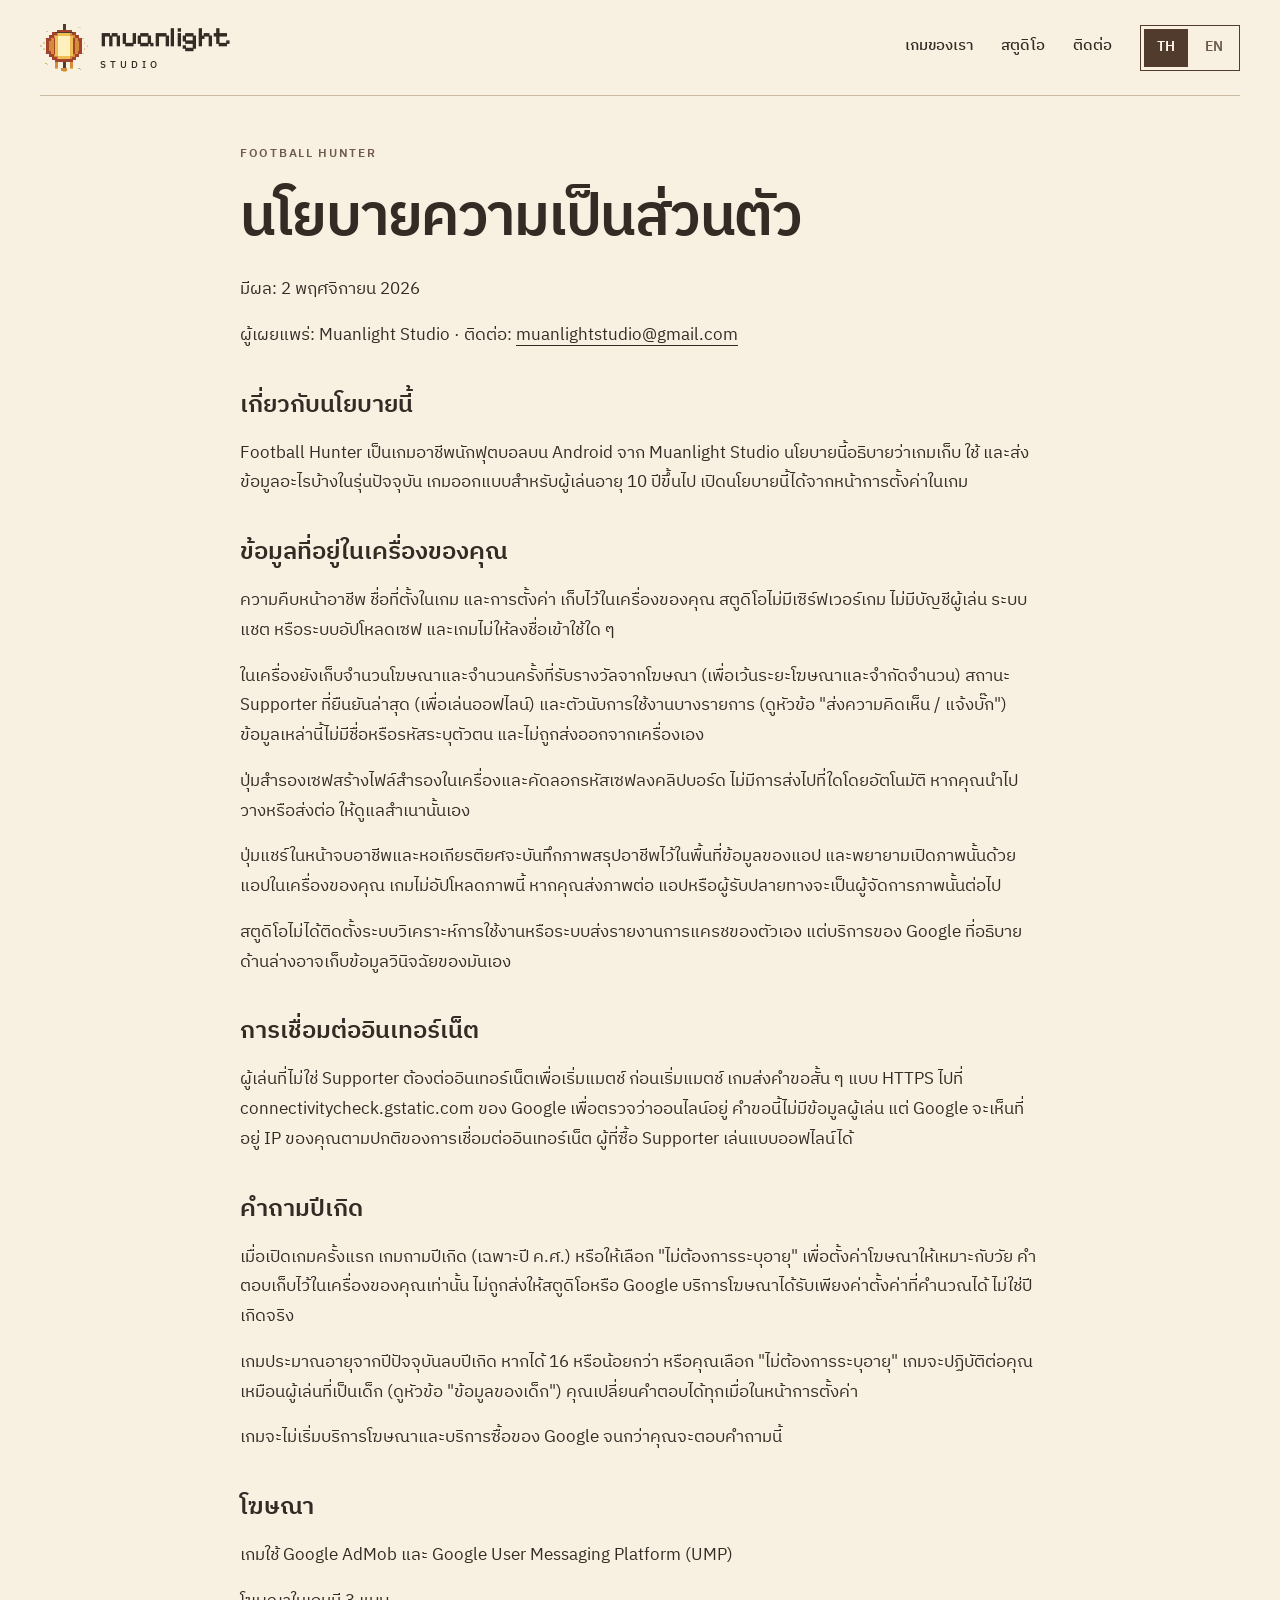
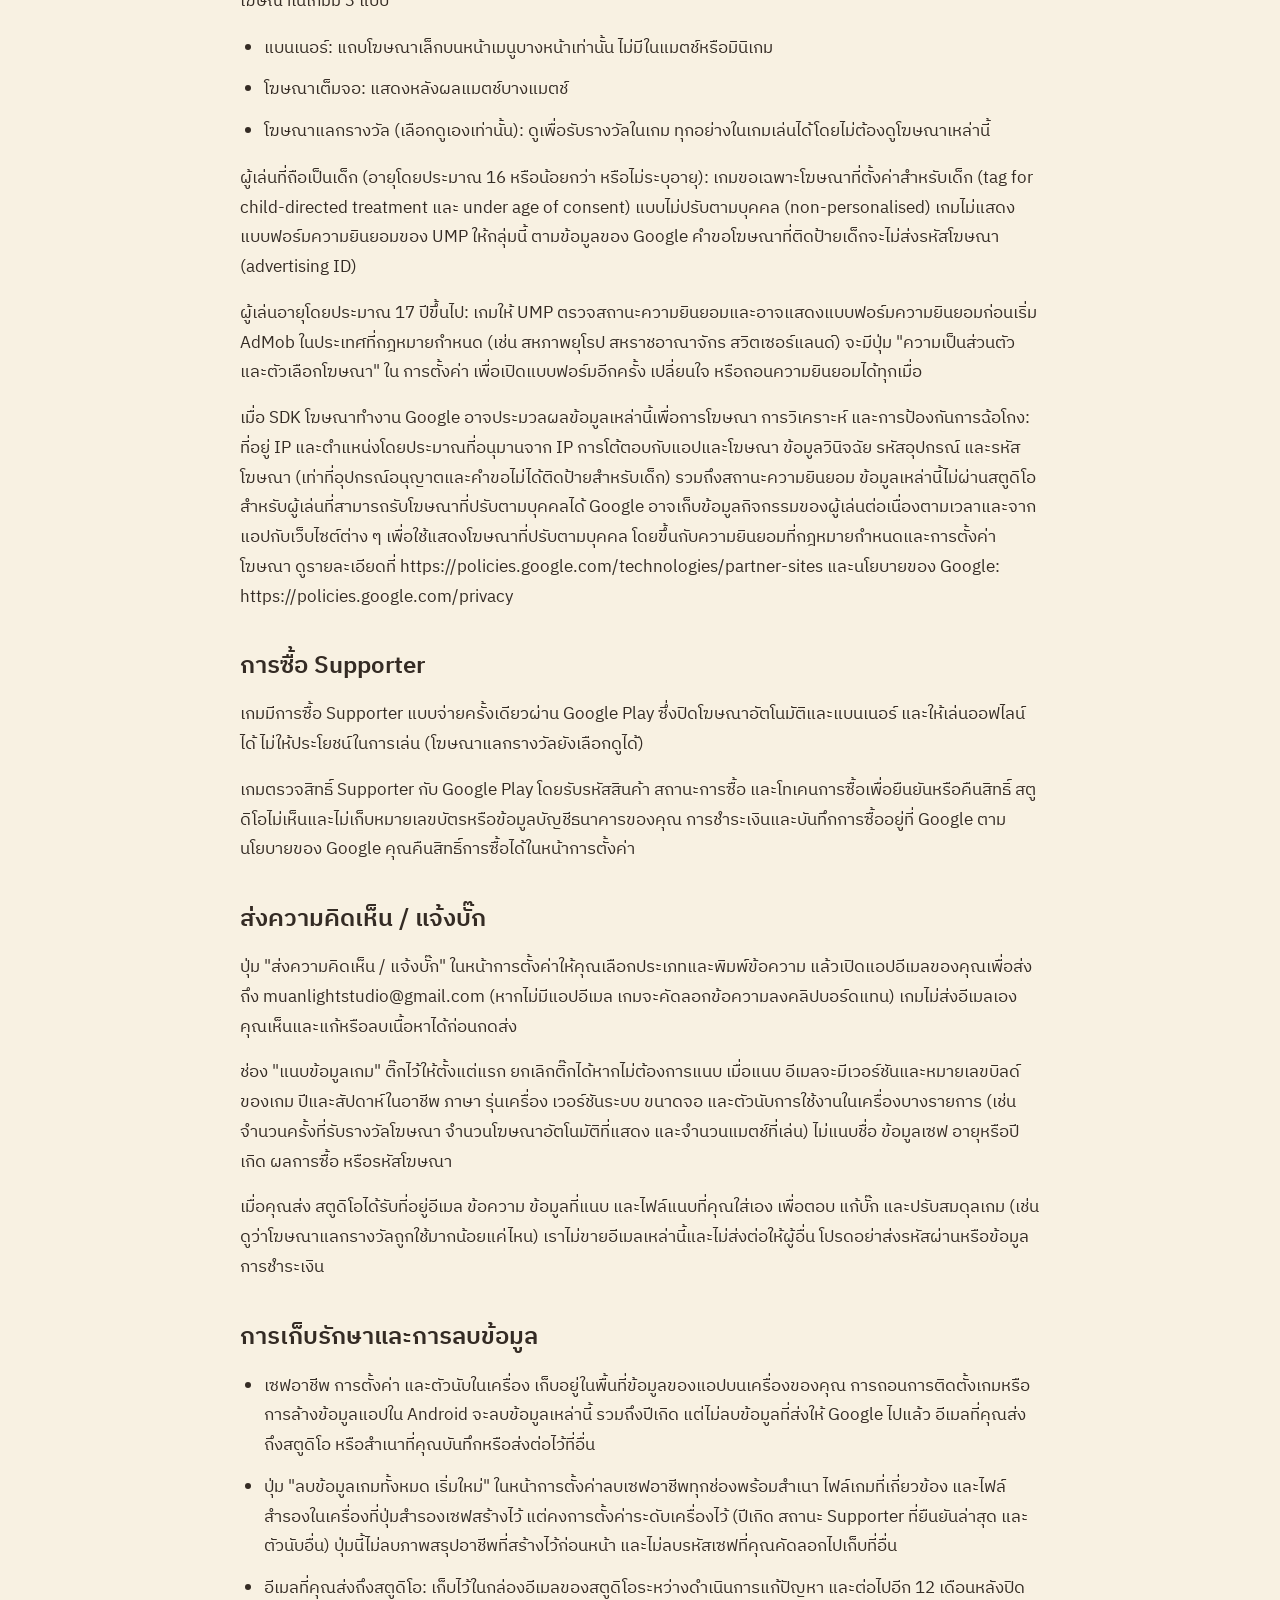
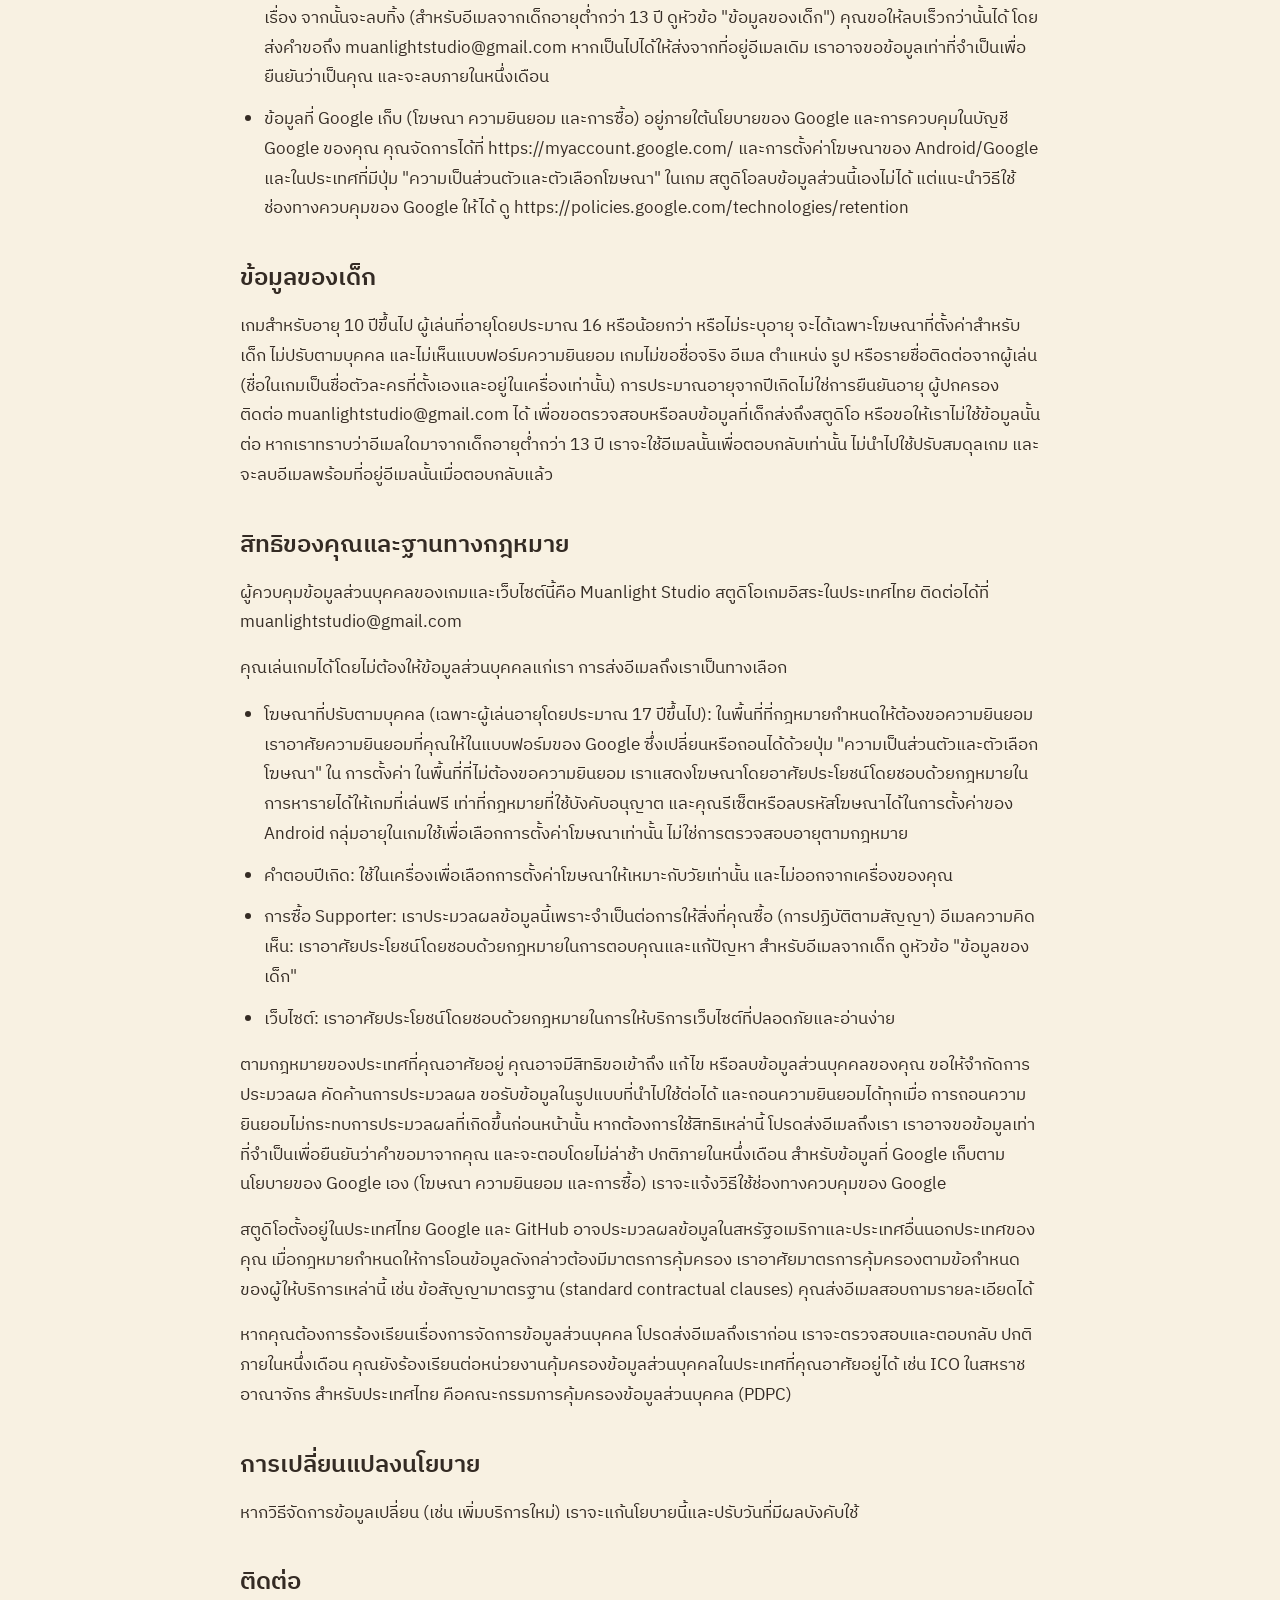
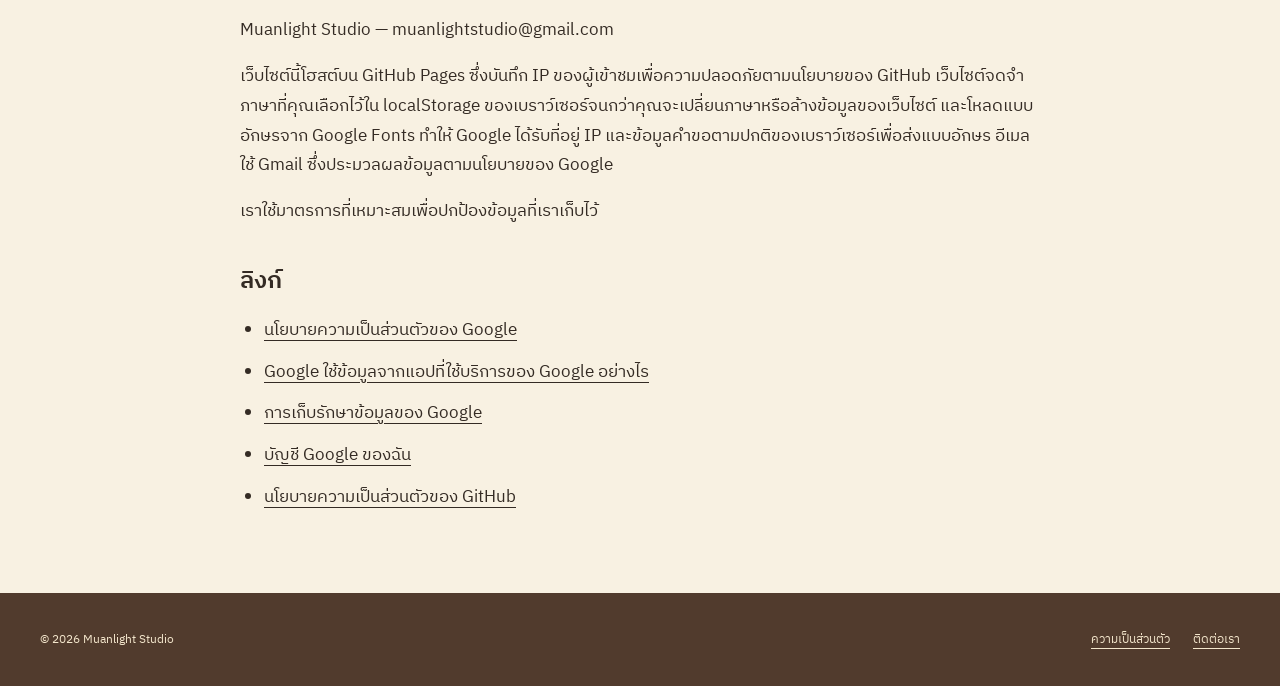
==== commit 961ddb65: "Privacy policy: pseudonymous usage statistics with regional opt-in, legal bases and rights, concise " ====
--- a/privacy/football-hunter/index.html
+++ b/privacy/football-hunter/index.html
@@ -16,17 +16,18 @@
     <nav class="nav" aria-label="Main navigation"><a href="../../index.html#games"><span class="" data-th="เกมของเรา" data-en="Our games">เกมของเรา</span></a><a href="../../index.html#about"><span class="" data-th="สตูดิโอ" data-en="The studio">สตูดิโอ</span></a><a href="../../index.html#contact"><span class="" data-th="ติดต่อ" data-en="Say hello">ติดต่อ</span></a><div class="languages" role="group" aria-label="Language / ภาษา"><button type="button" data-language="th" lang="th" aria-label="ภาษาไทย" aria-pressed="true">TH</button><button type="button" data-language="en" lang="en" aria-label="English" aria-pressed="false">EN</button></div></nav></header><main id="main" class="legal wrap">
 <p class="eyebrow">FOOTBALL HUNTER</p>
 <h1><span data-th="นโยบายความเป็นส่วนตัว" data-en="Privacy policy">นโยบายความเป็นส่วนตัว</span></h1>
-<p data-th="มีผล: 24 ตุลาคม 2026" data-en="Effective: 24 October 2026">มีผล: 24 ตุลาคม 2026</p>
+<p data-th="มีผล: 2 พฤศจิกายน 2026" data-en="Effective: 2 November 2026">มีผล: 2 พฤศจิกายน 2026</p>
 <p><span data-th="ผู้เผยแพร่: Muanlight Studio · ติดต่อ:" data-en="Publisher: Muanlight Studio · Contact:">ผู้เผยแพร่: Muanlight Studio · ติดต่อ:</span> <a href="mailto:muanlightstudio@gmail.com">muanlightstudio@gmail.com</a></p>
 <section aria-labelledby="about">
 <h2 id="about" data-th="เกี่ยวกับนโยบายนี้" data-en="About this policy">เกี่ยวกับนโยบายนี้</h2>
-<p data-th="Football Hunter เป็นเกมอาชีพนักฟุตบอลบน Android จาก Muanlight Studio นโยบายนี้อธิบายว่าเกมเก็บ ใช้ และส่งข้อมูลอะไรบ้างในรุ่นปัจจุบัน เกมออกแบบสำหรับผู้เล่นอายุ 10 ปีขึ้นไป เปิดนโยบายนี้ได้จากในเกมที่ การตั้งค่า &gt; นโยบายความเป็นส่วนตัว" data-en="Football Hunter is a football career game for Android from Muanlight Studio. This policy explains what the game stores, uses and sends in the current version. The game is designed for players aged 10 and over. You can open this policy in the game from Settings &gt; Privacy policy.">Football Hunter เป็นเกมอาชีพนักฟุตบอลบน Android จาก Muanlight Studio นโยบายนี้อธิบายว่าเกมเก็บ ใช้ และส่งข้อมูลอะไรบ้างในรุ่นปัจจุบัน เกมออกแบบสำหรับผู้เล่นอายุ 10 ปีขึ้นไป เปิดนโยบายนี้ได้จากในเกมที่ การตั้งค่า &gt; นโยบายความเป็นส่วนตัว</p>
+<p data-th="Football Hunter เป็นเกมอาชีพนักฟุตบอลบน Android จาก Muanlight Studio นโยบายนี้อธิบายว่าเกมเก็บ ใช้ และส่งข้อมูลอะไรบ้างในรุ่นปัจจุบัน เกมออกแบบสำหรับผู้เล่นอายุ 10 ปีขึ้นไป เปิดนโยบายนี้ได้จากหน้าการตั้งค่าในเกม" data-en="Football Hunter is a football career game for Android from Muanlight Studio. This policy explains what the game stores, uses and sends in the current version. The game is designed for players aged 10 and over. You can also open it from Settings in the game.">Football Hunter เป็นเกมอาชีพนักฟุตบอลบน Android จาก Muanlight Studio นโยบายนี้อธิบายว่าเกมเก็บ ใช้ และส่งข้อมูลอะไรบ้างในรุ่นปัจจุบัน เกมออกแบบสำหรับผู้เล่นอายุ 10 ปีขึ้นไป เปิดนโยบายนี้ได้จากหน้าการตั้งค่าในเกม</p>
 </section>
 <section aria-labelledby="device">
 <h2 id="device" data-th="ข้อมูลที่อยู่ในเครื่องของคุณ" data-en="Information on your device">ข้อมูลที่อยู่ในเครื่องของคุณ</h2>
 <p data-th="ความคืบหน้าอาชีพ ชื่อที่ตั้งในเกม และการตั้งค่า เก็บไว้ในเครื่องของคุณ สตูดิโอไม่มีเซิร์ฟเวอร์เกม ไม่มีบัญชีผู้เล่น ระบบแชต หรือระบบอัปโหลดเซฟ และเกมไม่ให้ลงชื่อเข้าใช้ใด ๆ" data-en="Career progress, in-game names and settings are stored on your device. The studio has no game server, no player accounts, no chat and no save-upload service, and the game has no sign-in.">ความคืบหน้าอาชีพ ชื่อที่ตั้งในเกม และการตั้งค่า เก็บไว้ในเครื่องของคุณ สตูดิโอไม่มีเซิร์ฟเวอร์เกม ไม่มีบัญชีผู้เล่น ระบบแชต หรือระบบอัปโหลดเซฟ และเกมไม่ให้ลงชื่อเข้าใช้ใด ๆ</p>
-<p data-th="ในเครื่องยังมีข้อมูลที่เกมใช้เอง เช่น จำนวนโฆษณาอัตโนมัติที่แสดงและเวลาที่แสดงครั้งล่าสุด (เพื่อเว้นระยะโฆษณา) จำนวนครั้งที่รับรางวัลจากโฆษณาต่อวันและต่อสัปดาห์ในเกม (เพื่อจำกัดจำนวน ใช้วันที่ของเครื่อง) สถานะ Supporter ล่าสุด (เพื่อให้เล่นออฟไลน์ได้) และตัวนับสรุป 7 ค่าที่อธิบายในข้อ 7 ข้อมูลเหล่านี้ไม่มีชื่อหรือรหัสระบุตัวตน และไม่ถูกส่งออกจากเครื่องเอง" data-en="The device also keeps data the game needs: how many automatic ads were shown and when the last one was (to space ads out), how many ad rewards were claimed per day and per in-game week (to enforce limits, using the device date), your last confirmed Supporter status (so Supporters can play offline), and the 7 summary counters described in section 7. None of it contains a name or identifier, and the game never sends it anywhere on its own.">ในเครื่องยังมีข้อมูลที่เกมใช้เอง เช่น จำนวนโฆษณาอัตโนมัติที่แสดงและเวลาที่แสดงครั้งล่าสุด (เพื่อเว้นระยะโฆษณา) จำนวนครั้งที่รับรางวัลจากโฆษณาต่อวันและต่อสัปดาห์ในเกม (เพื่อจำกัดจำนวน ใช้วันที่ของเครื่อง) สถานะ Supporter ล่าสุด (เพื่อให้เล่นออฟไลน์ได้) และตัวนับสรุป 7 ค่าที่อธิบายในข้อ 7 ข้อมูลเหล่านี้ไม่มีชื่อหรือรหัสระบุตัวตน และไม่ถูกส่งออกจากเครื่องเอง</p>
+<p data-th="ในเครื่องยังเก็บจำนวนโฆษณาและจำนวนครั้งที่รับรางวัลจากโฆษณา (เพื่อเว้นระยะโฆษณาและจำกัดจำนวน) สถานะ Supporter ที่ยืนยันล่าสุด (เพื่อเล่นออฟไลน์) และตัวนับการใช้งานบางรายการ (ดูหัวข้อ &quot;ส่งความคิดเห็น / แจ้งบั๊ก&quot;) ข้อมูลเหล่านี้ไม่มีชื่อหรือรหัสระบุตัวตน และไม่ถูกส่งออกจากเครื่องเอง" data-en="The device also keeps ad and ad-reward counts (to space out ads and apply limits), your last confirmed Supporter status (for offline play) and a few usage counters (see &quot;Send feedback / report a bug&quot;). None of it contains a name or identifier, and the game never sends it anywhere on its own.">ในเครื่องยังเก็บจำนวนโฆษณาและจำนวนครั้งที่รับรางวัลจากโฆษณา (เพื่อเว้นระยะโฆษณาและจำกัดจำนวน) สถานะ Supporter ที่ยืนยันล่าสุด (เพื่อเล่นออฟไลน์) และตัวนับการใช้งานบางรายการ (ดูหัวข้อ &quot;ส่งความคิดเห็น / แจ้งบั๊ก&quot;) ข้อมูลเหล่านี้ไม่มีชื่อหรือรหัสระบุตัวตน และไม่ถูกส่งออกจากเครื่องเอง</p>
 <p data-th="ปุ่มสำรองเซฟสร้างไฟล์สำรองในเครื่องและคัดลอกรหัสเซฟลงคลิปบอร์ด ไม่มีการส่งไปที่ใดโดยอัตโนมัติ หากคุณนำไปวางหรือส่งต่อ ให้ดูแลสำเนานั้นเอง" data-en="The backup button makes a local backup file and copies a save code to your clipboard. Nothing is sent anywhere automatically. If you paste or share the code, you manage that copy yourself.">ปุ่มสำรองเซฟสร้างไฟล์สำรองในเครื่องและคัดลอกรหัสเซฟลงคลิปบอร์ด ไม่มีการส่งไปที่ใดโดยอัตโนมัติ หากคุณนำไปวางหรือส่งต่อ ให้ดูแลสำเนานั้นเอง</p>
+<p data-th="ปุ่มแชร์ในหน้าจบอาชีพและหอเกียรติยศจะบันทึกภาพสรุปอาชีพไว้ในพื้นที่ข้อมูลของแอป และพยายามเปิดภาพนั้นด้วยแอปในเครื่องของคุณ เกมไม่อัปโหลดภาพนี้ หากคุณส่งภาพต่อ แอปหรือผู้รับปลายทางจะเป็นผู้จัดการภาพนั้นต่อไป" data-en="The share button on the career-end and Hall of Fame screens saves a career-summary image in the app&#x27;s storage and tries to open it with an app on your device. The game does not upload it; if you send it on, the app or person you send it to handles it from then on.">ปุ่มแชร์ในหน้าจบอาชีพและหอเกียรติยศจะบันทึกภาพสรุปอาชีพไว้ในพื้นที่ข้อมูลของแอป และพยายามเปิดภาพนั้นด้วยแอปในเครื่องของคุณ เกมไม่อัปโหลดภาพนี้ หากคุณส่งภาพต่อ แอปหรือผู้รับปลายทางจะเป็นผู้จัดการภาพนั้นต่อไป</p>
 <p data-th="สตูดิโอไม่ได้ติดตั้งระบบวิเคราะห์การใช้งานหรือระบบส่งรายงานการแครชของตัวเอง แต่บริการของ Google ที่อธิบายด้านล่างอาจเก็บข้อมูลวินิจฉัยของมันเอง" data-en="The studio has not added its own usage analytics or crash-reporting service. The Google services described below may collect their own diagnostic data.">สตูดิโอไม่ได้ติดตั้งระบบวิเคราะห์การใช้งานหรือระบบส่งรายงานการแครชของตัวเอง แต่บริการของ Google ที่อธิบายด้านล่างอาจเก็บข้อมูลวินิจฉัยของมันเอง</p>
 </section>
 <section aria-labelledby="internet">
@@ -35,45 +36,61 @@
 </section>
 <section aria-labelledby="age">
 <h2 id="age" data-th="คำถามปีเกิด" data-en="The birth-year question">คำถามปีเกิด</h2>
-<p data-th="เมื่อเปิดเกมครั้งแรก เกมถามปีเกิด (ค.ศ. เฉพาะปี ไม่ถามวันและเดือน) หรือให้เลือก &quot;ไม่ต้องการระบุอายุ&quot; เพื่อตั้งค่าโฆษณาให้เหมาะกับวัย คำตอบเก็บไว้ในเครื่องของคุณเท่านั้น ไม่ถูกส่งให้สตูดิโอหรือ Google เกมส่งให้บริการโฆษณาเพียงค่าตั้งค่าที่คำนวณได้ ไม่ส่งปีเกิดจริง" data-en="On first launch the game asks for your birth year (year only, no day or month) or lets you choose &quot;Prefer not to say&quot;, so that ads suit your age. Your answer is stored only on your device. It is not sent to the studio or to Google. The game passes only derived settings to the ads service, never the birth year itself.">เมื่อเปิดเกมครั้งแรก เกมถามปีเกิด (ค.ศ. เฉพาะปี ไม่ถามวันและเดือน) หรือให้เลือก &quot;ไม่ต้องการระบุอายุ&quot; เพื่อตั้งค่าโฆษณาให้เหมาะกับวัย คำตอบเก็บไว้ในเครื่องของคุณเท่านั้น ไม่ถูกส่งให้สตูดิโอหรือ Google เกมส่งให้บริการโฆษณาเพียงค่าตั้งค่าที่คำนวณได้ ไม่ส่งปีเกิดจริง</p>
-<p data-th="เกมประมาณอายุจากปีปัจจุบันลบปีเกิด หากได้ 16 หรือน้อยกว่า หรือคุณเลือก &quot;ไม่ต้องการระบุอายุ&quot; เกมจะปฏิบัติต่อคุณเหมือนผู้เล่นที่เป็นเด็ก (ดูข้อ 5) ปีที่คุณจะอายุครบ 16 ยังนับเป็นเด็ก เพราะเกมไม่รู้วันเกิด คุณเปลี่ยนคำตอบได้ทุกเมื่อที่ การตั้งค่า &gt; เปลี่ยนข้อมูลอายุ" data-en="The game estimates age as the current year minus the birth year. If the result is 16 or less, or you choose &quot;Prefer not to say&quot;, the game treats you as a child player (see section 5). The year in which you turn 16 still counts as child, because the game does not know your birthday. You can change your answer at any time in Settings &gt; Change age choice.">เกมประมาณอายุจากปีปัจจุบันลบปีเกิด หากได้ 16 หรือน้อยกว่า หรือคุณเลือก &quot;ไม่ต้องการระบุอายุ&quot; เกมจะปฏิบัติต่อคุณเหมือนผู้เล่นที่เป็นเด็ก (ดูข้อ 5) ปีที่คุณจะอายุครบ 16 ยังนับเป็นเด็ก เพราะเกมไม่รู้วันเกิด คุณเปลี่ยนคำตอบได้ทุกเมื่อที่ การตั้งค่า &gt; เปลี่ยนข้อมูลอายุ</p>
+<p data-th="เมื่อเปิดเกมครั้งแรก เกมถามปีเกิด (เฉพาะปี ค.ศ.) หรือให้เลือก &quot;ไม่ต้องการระบุอายุ&quot; เพื่อตั้งค่าโฆษณาให้เหมาะกับวัย คำตอบเก็บไว้ในเครื่องของคุณเท่านั้น ไม่ถูกส่งให้สตูดิโอหรือ Google บริการโฆษณาได้รับเพียงค่าตั้งค่าที่คำนวณได้ ไม่ใช่ปีเกิดจริง" data-en="On first launch the game asks for your birth year (year only) or lets you choose &quot;Prefer not to say&quot;, so that ads suit your age. Your answer is stored only on your device and is not sent to the studio or to Google; the ads service gets only derived settings, never the birth year itself.">เมื่อเปิดเกมครั้งแรก เกมถามปีเกิด (เฉพาะปี ค.ศ.) หรือให้เลือก &quot;ไม่ต้องการระบุอายุ&quot; เพื่อตั้งค่าโฆษณาให้เหมาะกับวัย คำตอบเก็บไว้ในเครื่องของคุณเท่านั้น ไม่ถูกส่งให้สตูดิโอหรือ Google บริการโฆษณาได้รับเพียงค่าตั้งค่าที่คำนวณได้ ไม่ใช่ปีเกิดจริง</p>
+<p data-th="เกมประมาณอายุจากปีปัจจุบันลบปีเกิด หากได้ 16 หรือน้อยกว่า หรือคุณเลือก &quot;ไม่ต้องการระบุอายุ&quot; เกมจะปฏิบัติต่อคุณเหมือนผู้เล่นที่เป็นเด็ก (ดูหัวข้อ &quot;ข้อมูลของเด็ก&quot;) คุณเปลี่ยนคำตอบได้ทุกเมื่อในหน้าการตั้งค่า" data-en="The game estimates age as the current year minus the birth year. If the result is 16 or less, or you choose &quot;Prefer not to say&quot;, the game treats you as a child player (see &quot;Children&quot;). You can change your answer at any time in Settings.">เกมประมาณอายุจากปีปัจจุบันลบปีเกิด หากได้ 16 หรือน้อยกว่า หรือคุณเลือก &quot;ไม่ต้องการระบุอายุ&quot; เกมจะปฏิบัติต่อคุณเหมือนผู้เล่นที่เป็นเด็ก (ดูหัวข้อ &quot;ข้อมูลของเด็ก&quot;) คุณเปลี่ยนคำตอบได้ทุกเมื่อในหน้าการตั้งค่า</p>
 <p data-th="เกมจะไม่เริ่มบริการโฆษณาและบริการซื้อของ Google จนกว่าคุณจะตอบคำถามนี้" data-en="The game does not start Google&#x27;s advertising or purchase services until you have answered this question.">เกมจะไม่เริ่มบริการโฆษณาและบริการซื้อของ Google จนกว่าคุณจะตอบคำถามนี้</p>
 </section>
 <section aria-labelledby="ads">
 <h2 id="ads" data-th="โฆษณา" data-en="Ads">โฆษณา</h2>
-<p data-th="เกมใช้ Google AdMob และ Google User Messaging Platform (UMP) รุ่นทดสอบแบบปิดใช้หน่วยโฆษณาทดสอบของ Google หากเปลี่ยนเป็นโฆษณาจริง เราจะปรับนโยบายนี้ก่อนหรือพร้อมกัน" data-en="The game uses Google AdMob and Google User Messaging Platform (UMP). The closed-test version uses Google&#x27;s test ad units. If we move to real ads, we will update this policy before or at the same time.">เกมใช้ Google AdMob และ Google User Messaging Platform (UMP) รุ่นทดสอบแบบปิดใช้หน่วยโฆษณาทดสอบของ Google หากเปลี่ยนเป็นโฆษณาจริง เราจะปรับนโยบายนี้ก่อนหรือพร้อมกัน</p>
+<p data-th="เกมใช้ Google AdMob และ Google User Messaging Platform (UMP)" data-en="The game uses Google AdMob and Google User Messaging Platform (UMP).">เกมใช้ Google AdMob และ Google User Messaging Platform (UMP)</p>
 <p data-th="โฆษณาในเกมมี 3 แบบ" data-en="There are three kinds of ad:">โฆษณาในเกมมี 3 แบบ</p>
-<ul><li data-th="แบนเนอร์: แถบโฆษณาเล็กบนหน้าเมนูหลักและหน้าสรุปสัปดาห์เท่านั้น ไม่มีในแมตช์ มินิเกม หรือหน้าต่างอื่น" data-en="Banner: a small ad strip on the main menu and the week overview only. Never in matches, minigames or other windows.">แบนเนอร์: แถบโฆษณาเล็กบนหน้าเมนูหลักและหน้าสรุปสัปดาห์เท่านั้น ไม่มีในแมตช์ มินิเกม หรือหน้าต่างอื่น</li><li data-th="โฆษณาเต็มจอหลังผลแมตช์: ไม่แสดงใน 3 แมตช์แรก หลังจากนั้นแสดงไม่เกิน 1 ครั้งต่อ 2 แมตช์ และห่างกันอย่างน้อย 3 นาที" data-en="Full-screen ad after a match result: not in your first 3 matches; after that at most once per 2 matches and at least 3 minutes apart.">โฆษณาเต็มจอหลังผลแมตช์: ไม่แสดงใน 3 แมตช์แรก หลังจากนั้นแสดงไม่เกิน 1 ครั้งต่อ 2 แมตช์ และห่างกันอย่างน้อย 3 นาที</li><li data-th="โฆษณาแลกรางวัล (เลือกดูเองเท่านั้น): ดูเพื่อรับเงินสนับสนุนหลังแมตช์ เครื่องดื่มพลังงาน +30 (เสนอเมื่อพลังงานเหลือ 70 หรือน้อยกว่า) หรือแก่นนักล่า +2 แต่ละแบบมีจำนวนจำกัดต่อวันและต่อสัปดาห์ในเกม ไม่เปลี่ยนผลแมตช์หรือมินิเกม รางวัลเป็นของในเกมเท่านั้น แลกเป็นเงินจริงหรือโอนให้ผู้อื่นไม่ได้ ทุกอย่างในเกมเล่นได้โดยไม่ต้องดูโฆษณาเหล่านี้" data-en="Reward ads (only if you choose to watch): sponsor cash after a match, an energy drink +30 Energy (offered when Energy is 70 or lower), or +2 Hunter&#x27;s Essence. Each has a daily and an in-game weekly limit. They never change a match or minigame result. Rewards are in-game only and cannot be exchanged for real money or given to others. Everything in the game can be played without watching these reward ads.">โฆษณาแลกรางวัล (เลือกดูเองเท่านั้น): ดูเพื่อรับเงินสนับสนุนหลังแมตช์ เครื่องดื่มพลังงาน +30 (เสนอเมื่อพลังงานเหลือ 70 หรือน้อยกว่า) หรือแก่นนักล่า +2 แต่ละแบบมีจำนวนจำกัดต่อวันและต่อสัปดาห์ในเกม ไม่เปลี่ยนผลแมตช์หรือมินิเกม รางวัลเป็นของในเกมเท่านั้น แลกเป็นเงินจริงหรือโอนให้ผู้อื่นไม่ได้ ทุกอย่างในเกมเล่นได้โดยไม่ต้องดูโฆษณาเหล่านี้</li></ul>
-<p data-th="ผู้เล่นที่ถือเป็นเด็ก (อายุโดยประมาณ 16 หรือน้อยกว่า หรือไม่ระบุอายุ): เกมขอเฉพาะโฆษณาที่ตั้งค่าสำหรับเด็ก (tag for child-directed treatment และ under age of consent) แบบไม่ปรับตามบุคคล (non-personalised) และจำกัดเนื้อหาที่ระดับ G เกมไม่แสดงแบบฟอร์มความยินยอมของ UMP ให้กลุ่มนี้ ตามข้อมูลของ Google คำขอโฆษณาที่ติดป้ายเด็กจะไม่ส่งรหัสโฆษณา (advertising ID)" data-en="Players treated as children (estimated age 16 or less, or no age given): the game requests only ads tagged for child-directed treatment and under the age of consent, non-personalised, with content limited to rating G. It does not show them the UMP consent form. According to Google, ad requests tagged for children do not send the advertising ID.">ผู้เล่นที่ถือเป็นเด็ก (อายุโดยประมาณ 16 หรือน้อยกว่า หรือไม่ระบุอายุ): เกมขอเฉพาะโฆษณาที่ตั้งค่าสำหรับเด็ก (tag for child-directed treatment และ under age of consent) แบบไม่ปรับตามบุคคล (non-personalised) และจำกัดเนื้อหาที่ระดับ G เกมไม่แสดงแบบฟอร์มความยินยอมของ UMP ให้กลุ่มนี้ ตามข้อมูลของ Google คำขอโฆษณาที่ติดป้ายเด็กจะไม่ส่งรหัสโฆษณา (advertising ID)</p>
-<p data-th="ผู้เล่นอายุโดยประมาณ 17 ปีขึ้นไป: เกมให้ UMP ตรวจสถานะความยินยอมและอาจแสดงแบบฟอร์มความยินยอมก่อนเริ่ม AdMob เนื้อหาโฆษณาจำกัดที่ระดับ PG ในประเทศที่กฎหมายกำหนด (เช่น สหภาพยุโรป สหราชอาณาจักร สวิตเซอร์แลนด์) จะมีปุ่ม &quot;ความเป็นส่วนตัวและตัวเลือกโฆษณา&quot; ใน การตั้งค่า เพื่อเปิดแบบฟอร์มอีกครั้ง เปลี่ยนใจ หรือถอนความยินยอมได้ทุกเมื่อ" data-en="Players with an estimated age of 17 or over: the game asks UMP to check consent status and may show a consent form before AdMob starts. Ad content is limited to rating PG. Where the law requires it (for example the EU, the UK and Switzerland), a &quot;Privacy &amp; ad choices&quot; button appears in Settings so you can reopen the form, change your mind or withdraw consent at any time.">ผู้เล่นอายุโดยประมาณ 17 ปีขึ้นไป: เกมให้ UMP ตรวจสถานะความยินยอมและอาจแสดงแบบฟอร์มความยินยอมก่อนเริ่ม AdMob เนื้อหาโฆษณาจำกัดที่ระดับ PG ในประเทศที่กฎหมายกำหนด (เช่น สหภาพยุโรป สหราชอาณาจักร สวิตเซอร์แลนด์) จะมีปุ่ม &quot;ความเป็นส่วนตัวและตัวเลือกโฆษณา&quot; ใน การตั้งค่า เพื่อเปิดแบบฟอร์มอีกครั้ง เปลี่ยนใจ หรือถอนความยินยอมได้ทุกเมื่อ</p>
-<p data-th="เมื่อ SDK โฆษณาทำงาน Google อาจประมวลผลข้อมูลเหล่านี้เพื่อการโฆษณา การวิเคราะห์ และการป้องกันการฉ้อโกง: ที่อยู่ IP และตำแหน่งโดยประมาณที่อนุมานจาก IP การโต้ตอบกับแอปและโฆษณา ข้อมูลวินิจฉัย และรหัสอุปกรณ์หรือรหัสโฆษณา (เท่าที่อุปกรณ์อนุญาตและไม่ใช่คำขอแบบเด็ก) รวมถึงสถานะความยินยอม ข้อมูลเหล่านี้ไม่ผ่านสตูดิโอ ดูรายละเอียดที่ https://policies.google.com/technologies/partner-sites และนโยบายของ Google: https://policies.google.com/privacy" data-en="While the ads SDK is running, Google may process the following for advertising, analytics and fraud prevention: IP address and the approximate location inferred from it, app and ad interactions, diagnostics, device or advertising identifiers (where the device allows it and the request is not child-tagged), and consent status. This data does not pass through the studio. See https://policies.google.com/technologies/partner-sites and Google&#x27;s Privacy Policy: https://policies.google.com/privacy">เมื่อ SDK โฆษณาทำงาน Google อาจประมวลผลข้อมูลเหล่านี้เพื่อการโฆษณา การวิเคราะห์ และการป้องกันการฉ้อโกง: ที่อยู่ IP และตำแหน่งโดยประมาณที่อนุมานจาก IP การโต้ตอบกับแอปและโฆษณา ข้อมูลวินิจฉัย และรหัสอุปกรณ์หรือรหัสโฆษณา (เท่าที่อุปกรณ์อนุญาตและไม่ใช่คำขอแบบเด็ก) รวมถึงสถานะความยินยอม ข้อมูลเหล่านี้ไม่ผ่านสตูดิโอ ดูรายละเอียดที่ https://policies.google.com/technologies/partner-sites และนโยบายของ Google: https://policies.google.com/privacy</p>
+<ul><li data-th="แบนเนอร์: แถบโฆษณาเล็กบนหน้าเมนูบางหน้าเท่านั้น ไม่มีในแมตช์หรือมินิเกม" data-en="Banner: a small ad strip on some menu screens only, never in matches or minigames.">แบนเนอร์: แถบโฆษณาเล็กบนหน้าเมนูบางหน้าเท่านั้น ไม่มีในแมตช์หรือมินิเกม</li><li data-th="โฆษณาเต็มจอ: แสดงหลังผลแมตช์บางแมตช์" data-en="Full-screen ad: after some match results.">โฆษณาเต็มจอ: แสดงหลังผลแมตช์บางแมตช์</li><li data-th="โฆษณาแลกรางวัล (เลือกดูเองเท่านั้น): ดูเพื่อรับรางวัลในเกม ทุกอย่างในเกมเล่นได้โดยไม่ต้องดูโฆษณาเหล่านี้" data-en="Reward ads (only if you choose to watch): watch for in-game rewards. Everything in the game can be played without them.">โฆษณาแลกรางวัล (เลือกดูเองเท่านั้น): ดูเพื่อรับรางวัลในเกม ทุกอย่างในเกมเล่นได้โดยไม่ต้องดูโฆษณาเหล่านี้</li></ul>
+<p data-th="ผู้เล่นที่ถือเป็นเด็ก (อายุโดยประมาณ 16 หรือน้อยกว่า หรือไม่ระบุอายุ): เกมขอเฉพาะโฆษณาที่ตั้งค่าสำหรับเด็ก (tag for child-directed treatment และ under age of consent) แบบไม่ปรับตามบุคคล (non-personalised) เกมไม่แสดงแบบฟอร์มความยินยอมของ UMP ให้กลุ่มนี้ ตามข้อมูลของ Google คำขอโฆษณาที่ติดป้ายเด็กจะไม่ส่งรหัสโฆษณา (advertising ID)" data-en="Players treated as children (estimated age 16 or less, or no age given): the game requests only ads tagged for child-directed treatment and under the age of consent, non-personalised. It does not show them the UMP consent form. According to Google, ad requests tagged for children do not send the advertising ID.">ผู้เล่นที่ถือเป็นเด็ก (อายุโดยประมาณ 16 หรือน้อยกว่า หรือไม่ระบุอายุ): เกมขอเฉพาะโฆษณาที่ตั้งค่าสำหรับเด็ก (tag for child-directed treatment และ under age of consent) แบบไม่ปรับตามบุคคล (non-personalised) เกมไม่แสดงแบบฟอร์มความยินยอมของ UMP ให้กลุ่มนี้ ตามข้อมูลของ Google คำขอโฆษณาที่ติดป้ายเด็กจะไม่ส่งรหัสโฆษณา (advertising ID)</p>
+<p data-th="ผู้เล่นอายุโดยประมาณ 17 ปีขึ้นไป: เกมให้ UMP ตรวจสถานะความยินยอมและอาจแสดงแบบฟอร์มความยินยอมก่อนเริ่ม AdMob ในประเทศที่กฎหมายกำหนด (เช่น สหภาพยุโรป สหราชอาณาจักร สวิตเซอร์แลนด์) จะมีปุ่ม &quot;ความเป็นส่วนตัวและตัวเลือกโฆษณา&quot; ใน การตั้งค่า เพื่อเปิดแบบฟอร์มอีกครั้ง เปลี่ยนใจ หรือถอนความยินยอมได้ทุกเมื่อ" data-en="Players with an estimated age of 17 or over: the game asks UMP to check consent status and may show a consent form before AdMob starts. Where the law requires it (for example the EU, the UK and Switzerland), a &quot;Privacy &amp; ad choices&quot; button appears in Settings so you can reopen the form, change your mind or withdraw consent at any time.">ผู้เล่นอายุโดยประมาณ 17 ปีขึ้นไป: เกมให้ UMP ตรวจสถานะความยินยอมและอาจแสดงแบบฟอร์มความยินยอมก่อนเริ่ม AdMob ในประเทศที่กฎหมายกำหนด (เช่น สหภาพยุโรป สหราชอาณาจักร สวิตเซอร์แลนด์) จะมีปุ่ม &quot;ความเป็นส่วนตัวและตัวเลือกโฆษณา&quot; ใน การตั้งค่า เพื่อเปิดแบบฟอร์มอีกครั้ง เปลี่ยนใจ หรือถอนความยินยอมได้ทุกเมื่อ</p>
+<p data-th="เมื่อ SDK โฆษณาทำงาน Google อาจประมวลผลข้อมูลเหล่านี้เพื่อการโฆษณา การวิเคราะห์ และการป้องกันการฉ้อโกง: ที่อยู่ IP และตำแหน่งโดยประมาณที่อนุมานจาก IP การโต้ตอบกับแอปและโฆษณา ข้อมูลวินิจฉัย รหัสอุปกรณ์ และรหัสโฆษณา (เท่าที่อุปกรณ์อนุญาตและคำขอไม่ได้ติดป้ายสำหรับเด็ก) รวมถึงสถานะความยินยอม ข้อมูลเหล่านี้ไม่ผ่านสตูดิโอ สำหรับผู้เล่นที่สามารถรับโฆษณาที่ปรับตามบุคคลได้ Google อาจเก็บข้อมูลกิจกรรมของผู้เล่นต่อเนื่องตามเวลาและจากแอปกับเว็บไซต์ต่าง ๆ เพื่อใช้แสดงโฆษณาที่ปรับตามบุคคล โดยขึ้นกับความยินยอมที่กฎหมายกำหนดและการตั้งค่าโฆษณา ดูรายละเอียดที่ https://policies.google.com/technologies/partner-sites และนโยบายของ Google: https://policies.google.com/privacy" data-en="While the ads SDK is running, Google may process the following for advertising, analytics and fraud prevention: IP address and the approximate location inferred from it, app and ad interactions, diagnostics, device identifiers, the advertising ID (where the device allows it and the request is not tagged for children), and consent status. This data does not pass through the studio. For players eligible for personalised ads, Google may collect information about their activity over time and across different apps and websites for personalised advertising, subject to applicable consent and advertising settings. See https://policies.google.com/technologies/partner-sites and Google&#x27;s Privacy Policy: https://policies.google.com/privacy">เมื่อ SDK โฆษณาทำงาน Google อาจประมวลผลข้อมูลเหล่านี้เพื่อการโฆษณา การวิเคราะห์ และการป้องกันการฉ้อโกง: ที่อยู่ IP และตำแหน่งโดยประมาณที่อนุมานจาก IP การโต้ตอบกับแอปและโฆษณา ข้อมูลวินิจฉัย รหัสอุปกรณ์ และรหัสโฆษณา (เท่าที่อุปกรณ์อนุญาตและคำขอไม่ได้ติดป้ายสำหรับเด็ก) รวมถึงสถานะความยินยอม ข้อมูลเหล่านี้ไม่ผ่านสตูดิโอ สำหรับผู้เล่นที่สามารถรับโฆษณาที่ปรับตามบุคคลได้ Google อาจเก็บข้อมูลกิจกรรมของผู้เล่นต่อเนื่องตามเวลาและจากแอปกับเว็บไซต์ต่าง ๆ เพื่อใช้แสดงโฆษณาที่ปรับตามบุคคล โดยขึ้นกับความยินยอมที่กฎหมายกำหนดและการตั้งค่าโฆษณา ดูรายละเอียดที่ https://policies.google.com/technologies/partner-sites และนโยบายของ Google: https://policies.google.com/privacy</p>
 </section>
 <section aria-labelledby="supporter">
 <h2 id="supporter" data-th="การซื้อ Supporter" data-en="Supporter purchase">การซื้อ Supporter</h2>
-<p data-th="เกมมีการซื้อ Supporter แบบจ่ายครั้งเดียวผ่าน Google Play ซึ่งปิดโฆษณาอัตโนมัติและแบนเนอร์ และให้เล่นออฟไลน์ได้ ไม่ให้ประโยชน์ในการเล่น (โฆษณาแลกรางวัลยังเลือกดูได้) ราคาแสดงจาก Google Play" data-en="The game offers a one-time Supporter purchase through Google Play. It removes automatic and banner ads and lets you play offline. It gives no gameplay advantage (reward ads stay optional). The price shown comes from Google Play.">เกมมีการซื้อ Supporter แบบจ่ายครั้งเดียวผ่าน Google Play ซึ่งปิดโฆษณาอัตโนมัติและแบนเนอร์ และให้เล่นออฟไลน์ได้ ไม่ให้ประโยชน์ในการเล่น (โฆษณาแลกรางวัลยังเลือกดูได้) ราคาแสดงจาก Google Play</p>
-<p data-th="เกมตรวจสิทธิ์ Supporter กับ Google Play เมื่อเปิดเกมและเมื่อกลับเข้าแอป โดยรับรหัสสินค้า สถานะการซื้อ และโทเคนการซื้อเพื่อยืนยันหรือคืนสิทธิ์ สตูดิโอไม่เห็นและไม่เก็บหมายเลขบัตรหรือข้อมูลบัญชีธนาคารของคุณ การชำระเงินและบันทึกการซื้ออยู่ที่ Google ตามนโยบายของ Google ปุ่ม &quot;คืนสิทธิ์การซื้อ&quot; อยู่ใน การตั้งค่า" data-en="The game checks your Supporter entitlement with Google Play at launch and when you return to the app, receiving the product ID, purchase status and a purchase token to confirm or restore it. The studio does not see or keep your card number or bank details. Payment and purchase records are held by Google under Google&#x27;s policies. A &quot;Restore purchase&quot; button is in Settings.">เกมตรวจสิทธิ์ Supporter กับ Google Play เมื่อเปิดเกมและเมื่อกลับเข้าแอป โดยรับรหัสสินค้า สถานะการซื้อ และโทเคนการซื้อเพื่อยืนยันหรือคืนสิทธิ์ สตูดิโอไม่เห็นและไม่เก็บหมายเลขบัตรหรือข้อมูลบัญชีธนาคารของคุณ การชำระเงินและบันทึกการซื้ออยู่ที่ Google ตามนโยบายของ Google ปุ่ม &quot;คืนสิทธิ์การซื้อ&quot; อยู่ใน การตั้งค่า</p>
+<p data-th="เกมมีการซื้อ Supporter แบบจ่ายครั้งเดียวผ่าน Google Play ซึ่งปิดโฆษณาอัตโนมัติและแบนเนอร์ และให้เล่นออฟไลน์ได้ ไม่ให้ประโยชน์ในการเล่น (โฆษณาแลกรางวัลยังเลือกดูได้)" data-en="The game offers a one-time Supporter purchase through Google Play. It removes automatic and banner ads and lets you play offline. It gives no gameplay advantage (reward ads stay optional).">เกมมีการซื้อ Supporter แบบจ่ายครั้งเดียวผ่าน Google Play ซึ่งปิดโฆษณาอัตโนมัติและแบนเนอร์ และให้เล่นออฟไลน์ได้ ไม่ให้ประโยชน์ในการเล่น (โฆษณาแลกรางวัลยังเลือกดูได้)</p>
+<p data-th="เกมตรวจสิทธิ์ Supporter กับ Google Play โดยรับรหัสสินค้า สถานะการซื้อ และโทเคนการซื้อเพื่อยืนยันหรือคืนสิทธิ์ สตูดิโอไม่เห็นและไม่เก็บหมายเลขบัตรหรือข้อมูลบัญชีธนาคารของคุณ การชำระเงินและบันทึกการซื้ออยู่ที่ Google ตามนโยบายของ Google คุณคืนสิทธิ์การซื้อได้ในหน้าการตั้งค่า" data-en="The game checks your Supporter status with Google Play, receiving the product ID, purchase status and a purchase token to confirm or restore it. The studio does not see or keep your card number or bank details. Payment and purchase records are held by Google under Google&#x27;s policies. You can restore a purchase from Settings.">เกมตรวจสิทธิ์ Supporter กับ Google Play โดยรับรหัสสินค้า สถานะการซื้อ และโทเคนการซื้อเพื่อยืนยันหรือคืนสิทธิ์ สตูดิโอไม่เห็นและไม่เก็บหมายเลขบัตรหรือข้อมูลบัญชีธนาคารของคุณ การชำระเงินและบันทึกการซื้ออยู่ที่ Google ตามนโยบายของ Google คุณคืนสิทธิ์การซื้อได้ในหน้าการตั้งค่า</p>
 </section>
 <section aria-labelledby="feedback">
 <h2 id="feedback" data-th="ส่งความคิดเห็น / แจ้งบั๊ก" data-en="Send feedback / report a bug">ส่งความคิดเห็น / แจ้งบั๊ก</h2>
-<p data-th="ปุ่ม &quot;ส่งความคิดเห็น / แจ้งบั๊ก&quot; ใน การตั้งค่า ให้คุณเลือกประเภทและพิมพ์ข้อความ (ไม่เกิน 600 ตัวอักษร) แล้วเปิดแอปอีเมลของคุณเพื่อส่งถึง muanlightstudio@gmail.com (หากไม่มีแอปอีเมล เกมจะคัดลอกข้อความลงคลิปบอร์ดแทน) เกมไม่ส่งอีเมลเอง คุณเห็นและแก้หรือลบเนื้อหาได้ก่อนกดส่ง" data-en="The &quot;Send feedback / report a bug&quot; button in Settings lets you pick a category and type a message (up to 600 characters), then opens your email app addressed to muanlightstudio@gmail.com (if there is no email app, the game copies the text to your clipboard instead). The game never sends the email itself. You see the content and can edit or delete it before you send.">ปุ่ม &quot;ส่งความคิดเห็น / แจ้งบั๊ก&quot; ใน การตั้งค่า ให้คุณเลือกประเภทและพิมพ์ข้อความ (ไม่เกิน 600 ตัวอักษร) แล้วเปิดแอปอีเมลของคุณเพื่อส่งถึง muanlightstudio@gmail.com (หากไม่มีแอปอีเมล เกมจะคัดลอกข้อความลงคลิปบอร์ดแทน) เกมไม่ส่งอีเมลเอง คุณเห็นและแก้หรือลบเนื้อหาได้ก่อนกดส่ง</p>
-<p data-th="ช่อง &quot;แนบข้อมูลเกม&quot; ติ๊กไว้ให้ตั้งแต่แรก ยกเลิกติ๊กได้หากไม่ต้องการแนบ เมื่อแนบ อีเมลจะมี: เวอร์ชันและหมายเลขบิลด์ของเกม ปีและสัปดาห์ในอาชีพ ภาษา รุ่นเครื่อง เวอร์ชันระบบ ขนาดจอ และตัวนับในเครื่อง 7 ค่า (จำนวนครั้งที่รับรางวัลโฆษณาแต่ละแบบ: เครื่องดื่ม เงิน แก่นนักล่า · จำนวนโฆษณาอัตโนมัติที่แสดง · จำนวนครั้งที่ถูกเปลี่ยนตัวเพราะหมดแรงและเพราะฟอร์มตก · จำนวนแมตช์ที่เล่น) ไม่แนบชื่อ ข้อมูลเซฟ อายุหรือปีเกิด ผลการซื้อ หรือรหัสโฆษณา" data-en="&quot;Attach game info&quot; is ticked by default; untick it to leave the info out. When attached, the email also contains: game version and build number, career year and week, language, device model, system version, screen size, and 7 local counters (reward-ad claims by type: drink, cash, essence; automatic ads shown; substitutions for tiredness and for poor form; matches played). It never contains your name, save data, age or birth year, purchase results or advertising ID.">ช่อง &quot;แนบข้อมูลเกม&quot; ติ๊กไว้ให้ตั้งแต่แรก ยกเลิกติ๊กได้หากไม่ต้องการแนบ เมื่อแนบ อีเมลจะมี: เวอร์ชันและหมายเลขบิลด์ของเกม ปีและสัปดาห์ในอาชีพ ภาษา รุ่นเครื่อง เวอร์ชันระบบ ขนาดจอ และตัวนับในเครื่อง 7 ค่า (จำนวนครั้งที่รับรางวัลโฆษณาแต่ละแบบ: เครื่องดื่ม เงิน แก่นนักล่า · จำนวนโฆษณาอัตโนมัติที่แสดง · จำนวนครั้งที่ถูกเปลี่ยนตัวเพราะหมดแรงและเพราะฟอร์มตก · จำนวนแมตช์ที่เล่น) ไม่แนบชื่อ ข้อมูลเซฟ อายุหรือปีเกิด ผลการซื้อ หรือรหัสโฆษณา</p>
-<p data-th="เมื่อคุณส่ง สตูดิโอได้รับที่อยู่อีเมล ข้อความ ข้อมูลที่แนบ และไฟล์แนบที่คุณใส่เอง เพื่อตอบ แก้บั๊ก และปรับสมดุลเกม (เช่น ดูว่าโฆษณาแลกรางวัลถูกใช้มากน้อยแค่ไหน) กล่องอีเมลอ่านโดยผู้พัฒนาของสตูดิโอเท่านั้น ไม่ขายหรือให้ผู้อื่น อย่าส่งรหัสผ่านหรือข้อมูลการชำระเงิน" data-en="When you send it, the studio receives your email address, message, the attached info and any files you add, and uses them to reply, fix bugs and balance the game (for example, to see how much the reward ads are used). The mailbox is read only by the studio&#x27;s developer. We do not sell or share it. Please do not send passwords or payment details.">เมื่อคุณส่ง สตูดิโอได้รับที่อยู่อีเมล ข้อความ ข้อมูลที่แนบ และไฟล์แนบที่คุณใส่เอง เพื่อตอบ แก้บั๊ก และปรับสมดุลเกม (เช่น ดูว่าโฆษณาแลกรางวัลถูกใช้มากน้อยแค่ไหน) กล่องอีเมลอ่านโดยผู้พัฒนาของสตูดิโอเท่านั้น ไม่ขายหรือให้ผู้อื่น อย่าส่งรหัสผ่านหรือข้อมูลการชำระเงิน</p>
+<p data-th="ปุ่ม &quot;ส่งความคิดเห็น / แจ้งบั๊ก&quot; ในหน้าการตั้งค่าให้คุณเลือกประเภทและพิมพ์ข้อความ แล้วเปิดแอปอีเมลของคุณเพื่อส่งถึง muanlightstudio@gmail.com (หากไม่มีแอปอีเมล เกมจะคัดลอกข้อความลงคลิปบอร์ดแทน) เกมไม่ส่งอีเมลเอง คุณเห็นและแก้หรือลบเนื้อหาได้ก่อนกดส่ง" data-en="The &quot;Send feedback / report a bug&quot; button in Settings lets you pick a category and type a message, then opens your email app addressed to muanlightstudio@gmail.com (or copies the text to your clipboard if there is no email app). The game never sends the email itself. You see the content and can edit or delete it before you send.">ปุ่ม &quot;ส่งความคิดเห็น / แจ้งบั๊ก&quot; ในหน้าการตั้งค่าให้คุณเลือกประเภทและพิมพ์ข้อความ แล้วเปิดแอปอีเมลของคุณเพื่อส่งถึง muanlightstudio@gmail.com (หากไม่มีแอปอีเมล เกมจะคัดลอกข้อความลงคลิปบอร์ดแทน) เกมไม่ส่งอีเมลเอง คุณเห็นและแก้หรือลบเนื้อหาได้ก่อนกดส่ง</p>
+<p data-th="ช่อง &quot;แนบข้อมูลเกม&quot; ติ๊กไว้ให้ตั้งแต่แรก ยกเลิกติ๊กได้หากไม่ต้องการแนบ เมื่อแนบ อีเมลจะมีเวอร์ชันและหมายเลขบิลด์ของเกม ปีและสัปดาห์ในอาชีพ ภาษา รุ่นเครื่อง เวอร์ชันระบบ ขนาดจอ และตัวนับการใช้งานในเครื่องบางรายการ (เช่น จำนวนครั้งที่รับรางวัลโฆษณา จำนวนโฆษณาอัตโนมัติที่แสดง และจำนวนแมตช์ที่เล่น) ไม่แนบชื่อ ข้อมูลเซฟ อายุหรือปีเกิด ผลการซื้อ หรือรหัสโฆษณา" data-en="&quot;Attach game info&quot; is ticked by default; untick it to leave the info out. When attached, the email also contains your game version and build number, career year and week, language, device model, system version, screen size and a few local usage counters (for example reward-ad claims, automatic ads shown and matches played). It never contains your name, save data, age or birth year, purchase results or advertising ID.">ช่อง &quot;แนบข้อมูลเกม&quot; ติ๊กไว้ให้ตั้งแต่แรก ยกเลิกติ๊กได้หากไม่ต้องการแนบ เมื่อแนบ อีเมลจะมีเวอร์ชันและหมายเลขบิลด์ของเกม ปีและสัปดาห์ในอาชีพ ภาษา รุ่นเครื่อง เวอร์ชันระบบ ขนาดจอ และตัวนับการใช้งานในเครื่องบางรายการ (เช่น จำนวนครั้งที่รับรางวัลโฆษณา จำนวนโฆษณาอัตโนมัติที่แสดง และจำนวนแมตช์ที่เล่น) ไม่แนบชื่อ ข้อมูลเซฟ อายุหรือปีเกิด ผลการซื้อ หรือรหัสโฆษณา</p>
+<p data-th="เมื่อคุณส่ง สตูดิโอได้รับที่อยู่อีเมล ข้อความ ข้อมูลที่แนบ และไฟล์แนบที่คุณใส่เอง เพื่อตอบ แก้บั๊ก และปรับสมดุลเกม (เช่น ดูว่าโฆษณาแลกรางวัลถูกใช้มากน้อยแค่ไหน) เราไม่ขายอีเมลเหล่านี้และไม่ส่งต่อให้ผู้อื่น โปรดอย่าส่งรหัสผ่านหรือข้อมูลการชำระเงิน" data-en="When you send it, the studio receives your email address, message, the attached info and any files you add, and uses them to reply, fix bugs and balance the game (for example, to see how much the reward ads are used). We do not sell these emails or give them to anyone else. Please do not send passwords or payment details.">เมื่อคุณส่ง สตูดิโอได้รับที่อยู่อีเมล ข้อความ ข้อมูลที่แนบ และไฟล์แนบที่คุณใส่เอง เพื่อตอบ แก้บั๊ก และปรับสมดุลเกม (เช่น ดูว่าโฆษณาแลกรางวัลถูกใช้มากน้อยแค่ไหน) เราไม่ขายอีเมลเหล่านี้และไม่ส่งต่อให้ผู้อื่น โปรดอย่าส่งรหัสผ่านหรือข้อมูลการชำระเงิน</p>
 </section>
 <section aria-labelledby="retention">
 <h2 id="retention" data-th="การเก็บรักษาและการลบข้อมูล" data-en="Retention and deletion">การเก็บรักษาและการลบข้อมูล</h2>
-<ul><li data-th="สตูดิโอไม่มีเซิร์ฟเวอร์และไม่มีบัญชีผู้เล่น ข้อมูลเกมทั้งหมดอยู่ในเครื่องของคุณ ถอนการติดตั้งเกม หรือล้างข้อมูลแอปใน Android จะลบทั้งหมด (เซฟ การตั้งค่าที่มีปีเกิด และตัวนับ)" data-en="The studio has no server and no player accounts. All game data stays on your device. Uninstalling the game, or clearing the app&#x27;s data in Android, removes all of it (saves, the settings that hold your birth year, and the counters).">สตูดิโอไม่มีเซิร์ฟเวอร์และไม่มีบัญชีผู้เล่น ข้อมูลเกมทั้งหมดอยู่ในเครื่องของคุณ ถอนการติดตั้งเกม หรือล้างข้อมูลแอปใน Android จะลบทั้งหมด (เซฟ การตั้งค่าที่มีปีเกิด และตัวนับ)</li><li data-th="ปุ่ม &quot;ลบข้อมูลเกมทั้งหมด เริ่มใหม่&quot; ใน การตั้งค่า ลบเซฟอาชีพทุกช่องและสำเนาชั่วคราว รวมตัวนับรางวัลโฆษณาที่อยู่ในเซฟ แต่ไม่ลบการตั้งค่า (ปีเกิด สถานะ Supporter และตัวนับอื่น) ไม่ลบไฟล์สำรองในเครื่องที่ปุ่มสำรองเซฟสร้างไว้ และไม่ลบรหัสที่คุณคัดลอกไปเก็บที่อื่น" data-en="&quot;Delete all game data &amp; restart&quot; in Settings deletes every career save slot and temporary copies, including the reward-ad counters kept in the save. It does not delete the settings (birth year, Supporter status and the other counters), the local backup file made by the backup button, or a code you copied elsewhere.">ปุ่ม &quot;ลบข้อมูลเกมทั้งหมด เริ่มใหม่&quot; ใน การตั้งค่า ลบเซฟอาชีพทุกช่องและสำเนาชั่วคราว รวมตัวนับรางวัลโฆษณาที่อยู่ในเซฟ แต่ไม่ลบการตั้งค่า (ปีเกิด สถานะ Supporter และตัวนับอื่น) ไม่ลบไฟล์สำรองในเครื่องที่ปุ่มสำรองเซฟสร้างไว้ และไม่ลบรหัสที่คุณคัดลอกไปเก็บที่อื่น</li><li data-th="อีเมลที่คุณส่งถึงสตูดิโอ: เก็บไว้เพื่อตอบและแก้ปัญหา และลบเมื่อคุณขอ ส่งคำขอลบถึง muanlightstudio@gmail.com จากที่อยู่อีเมลเดิม สตูดิโอจะลบภายใน 30 วัน" data-en="Emails you send to the studio: kept to answer and resolve your issue, and deleted when you ask. Send the request to muanlightstudio@gmail.com from the same email address; the studio will delete them within 30 days.">อีเมลที่คุณส่งถึงสตูดิโอ: เก็บไว้เพื่อตอบและแก้ปัญหา และลบเมื่อคุณขอ ส่งคำขอลบถึง muanlightstudio@gmail.com จากที่อยู่อีเมลเดิม สตูดิโอจะลบภายใน 30 วัน</li><li data-th="ข้อมูลที่ Google เก็บ (โฆษณา ความยินยอม และการซื้อ) อยู่ภายใต้นโยบายของ Google และการควบคุมในบัญชี Google ของคุณ คุณจัดการได้ที่ https://myaccount.google.com/ และการตั้งค่าโฆษณาของ Android/Google และในประเทศที่มีปุ่ม &quot;ความเป็นส่วนตัวและตัวเลือกโฆษณา&quot; ในเกม สตูดิโอลบข้อมูลส่วนนี้ให้ไม่ได้ ดู https://policies.google.com/technologies/retention" data-en="Data held by Google (ads, consent and purchases) follows Google&#x27;s policies and your Google Account controls. You can manage it at https://myaccount.google.com/, in your Android/Google ad settings and, where shown, with &quot;Privacy &amp; ad choices&quot; in the game. The studio cannot delete that data. See https://policies.google.com/technologies/retention">ข้อมูลที่ Google เก็บ (โฆษณา ความยินยอม และการซื้อ) อยู่ภายใต้นโยบายของ Google และการควบคุมในบัญชี Google ของคุณ คุณจัดการได้ที่ https://myaccount.google.com/ และการตั้งค่าโฆษณาของ Android/Google และในประเทศที่มีปุ่ม &quot;ความเป็นส่วนตัวและตัวเลือกโฆษณา&quot; ในเกม สตูดิโอลบข้อมูลส่วนนี้ให้ไม่ได้ ดู https://policies.google.com/technologies/retention</li></ul>
+<ul><li data-th="เซฟอาชีพ การตั้งค่า และตัวนับในเครื่อง เก็บอยู่ในพื้นที่ข้อมูลของแอปบนเครื่องของคุณ การถอนการติดตั้งเกมหรือการล้างข้อมูลแอปใน Android จะลบข้อมูลเหล่านี้ รวมถึงปีเกิด แต่ไม่ลบข้อมูลที่ส่งให้ Google ไปแล้ว อีเมลที่คุณส่งถึงสตูดิโอ หรือสำเนาที่คุณบันทึกหรือส่งต่อไว้ที่อื่น" data-en="Career saves, settings and local counters are stored in the app&#x27;s storage on your device. Uninstalling the game or clearing its data in Android removes them, including your birth year, but not data already sent to Google, emails you sent to the studio, or copies you saved or shared elsewhere.">เซฟอาชีพ การตั้งค่า และตัวนับในเครื่อง เก็บอยู่ในพื้นที่ข้อมูลของแอปบนเครื่องของคุณ การถอนการติดตั้งเกมหรือการล้างข้อมูลแอปใน Android จะลบข้อมูลเหล่านี้ รวมถึงปีเกิด แต่ไม่ลบข้อมูลที่ส่งให้ Google ไปแล้ว อีเมลที่คุณส่งถึงสตูดิโอ หรือสำเนาที่คุณบันทึกหรือส่งต่อไว้ที่อื่น</li><li data-th="ปุ่ม &quot;ลบข้อมูลเกมทั้งหมด เริ่มใหม่&quot; ในหน้าการตั้งค่าลบเซฟอาชีพทุกช่องพร้อมสำเนา ไฟล์เกมที่เกี่ยวข้อง และไฟล์สำรองในเครื่องที่ปุ่มสำรองเซฟสร้างไว้ แต่คงการตั้งค่าระดับเครื่องไว้ (ปีเกิด สถานะ Supporter ที่ยืนยันล่าสุด และตัวนับอื่น) ปุ่มนี้ไม่ลบภาพสรุปอาชีพที่สร้างไว้ก่อนหน้า และไม่ลบรหัสเซฟที่คุณคัดลอกไปเก็บที่อื่น" data-en="&quot;Delete all game data &amp; restart&quot; in Settings deletes every career save with its copies, the related game files and the local backup file made by the backup button. It keeps the device settings (birth year, last confirmed Supporter status and the other counters). It does not delete career-summary images made earlier, or a save code you copied elsewhere.">ปุ่ม &quot;ลบข้อมูลเกมทั้งหมด เริ่มใหม่&quot; ในหน้าการตั้งค่าลบเซฟอาชีพทุกช่องพร้อมสำเนา ไฟล์เกมที่เกี่ยวข้อง และไฟล์สำรองในเครื่องที่ปุ่มสำรองเซฟสร้างไว้ แต่คงการตั้งค่าระดับเครื่องไว้ (ปีเกิด สถานะ Supporter ที่ยืนยันล่าสุด และตัวนับอื่น) ปุ่มนี้ไม่ลบภาพสรุปอาชีพที่สร้างไว้ก่อนหน้า และไม่ลบรหัสเซฟที่คุณคัดลอกไปเก็บที่อื่น</li><li data-th="อีเมลที่คุณส่งถึงสตูดิโอ: เก็บไว้ในกล่องอีเมลของสตูดิโอระหว่างดำเนินการแก้ปัญหา และต่อไปอีก 12 เดือนหลังปิดเรื่อง จากนั้นจะลบทิ้ง (สำหรับอีเมลจากเด็กอายุต่ำกว่า 13 ปี ดูหัวข้อ &quot;ข้อมูลของเด็ก&quot;) คุณขอให้ลบเร็วกว่านั้นได้ โดยส่งคำขอถึง muanlightstudio@gmail.com หากเป็นไปได้ให้ส่งจากที่อยู่อีเมลเดิม เราอาจขอข้อมูลเท่าที่จำเป็นเพื่อยืนยันว่าเป็นคุณ และจะลบภายในหนึ่งเดือน" data-en="Emails you send to the studio: kept in the studio mailbox while we handle your issue and for 12 months after it is closed, then deleted (for emails from children under 13, see &quot;Children&quot;). You can ask us to delete them sooner: email muanlightstudio@gmail.com, from the same email address if possible. We may ask for information to confirm it is you, and we delete them within one month.">อีเมลที่คุณส่งถึงสตูดิโอ: เก็บไว้ในกล่องอีเมลของสตูดิโอระหว่างดำเนินการแก้ปัญหา และต่อไปอีก 12 เดือนหลังปิดเรื่อง จากนั้นจะลบทิ้ง (สำหรับอีเมลจากเด็กอายุต่ำกว่า 13 ปี ดูหัวข้อ &quot;ข้อมูลของเด็ก&quot;) คุณขอให้ลบเร็วกว่านั้นได้ โดยส่งคำขอถึง muanlightstudio@gmail.com หากเป็นไปได้ให้ส่งจากที่อยู่อีเมลเดิม เราอาจขอข้อมูลเท่าที่จำเป็นเพื่อยืนยันว่าเป็นคุณ และจะลบภายในหนึ่งเดือน</li><li data-th="ข้อมูลที่ Google เก็บ (โฆษณา ความยินยอม และการซื้อ) อยู่ภายใต้นโยบายของ Google และการควบคุมในบัญชี Google ของคุณ คุณจัดการได้ที่ https://myaccount.google.com/ และการตั้งค่าโฆษณาของ Android/Google และในประเทศที่มีปุ่ม &quot;ความเป็นส่วนตัวและตัวเลือกโฆษณา&quot; ในเกม สตูดิโอลบข้อมูลส่วนนี้เองไม่ได้ แต่แนะนำวิธีใช้ช่องทางควบคุมของ Google ให้ได้ ดู https://policies.google.com/technologies/retention" data-en="Data held by Google (ads, consent and purchases) follows Google&#x27;s policies and your Google Account controls. You can manage it at https://myaccount.google.com/, in your Android/Google ad settings and, where shown, with &quot;Privacy &amp; ad choices&quot; in the game. The studio cannot delete that data itself, but we can tell you how to use Google&#x27;s controls. See https://policies.google.com/technologies/retention">ข้อมูลที่ Google เก็บ (โฆษณา ความยินยอม และการซื้อ) อยู่ภายใต้นโยบายของ Google และการควบคุมในบัญชี Google ของคุณ คุณจัดการได้ที่ https://myaccount.google.com/ และการตั้งค่าโฆษณาของ Android/Google และในประเทศที่มีปุ่ม &quot;ความเป็นส่วนตัวและตัวเลือกโฆษณา&quot; ในเกม สตูดิโอลบข้อมูลส่วนนี้เองไม่ได้ แต่แนะนำวิธีใช้ช่องทางควบคุมของ Google ให้ได้ ดู https://policies.google.com/technologies/retention</li></ul>
 </section>
 <section aria-labelledby="children">
 <h2 id="children" data-th="ข้อมูลของเด็ก" data-en="Children">ข้อมูลของเด็ก</h2>
-<p data-th="เกมสำหรับอายุ 10 ปีขึ้นไป ผู้เล่นที่อายุโดยประมาณ 16 หรือน้อยกว่า หรือไม่ระบุอายุ จะได้เฉพาะโฆษณาที่ตั้งค่าสำหรับเด็ก ไม่ปรับตามบุคคล ระดับ G และไม่เห็นแบบฟอร์มความยินยอม เกมไม่ขอชื่อจริง อีเมล ตำแหน่ง รูป หรือรายชื่อติดต่อจากผู้เล่น (ชื่อในเกมเป็นชื่อตัวละครที่ตั้งเองและอยู่ในเครื่องเท่านั้น) การประมาณอายุจากปีเกิดไม่ใช่การยืนยันอายุ ผู้ปกครองที่กังวลเรื่องข้อมูลที่เด็กส่งถึงสตูดิโอ ติดต่อ muanlightstudio@gmail.com เพื่อขอตรวจสอบหรือลบ" data-en="The game is for players aged 10 and over. Players with an estimated age of 16 or less, or who give no age, get only child-directed, non-personalised, G-rated ads and see no consent form. The game never asks players for a real name, email, location, photos or contacts (in-game names are character names you choose and stay on the device). Estimating age from a birth year is not age verification. Parents with concerns about information a child sent to the studio can write to muanlightstudio@gmail.com to ask for review or deletion.">เกมสำหรับอายุ 10 ปีขึ้นไป ผู้เล่นที่อายุโดยประมาณ 16 หรือน้อยกว่า หรือไม่ระบุอายุ จะได้เฉพาะโฆษณาที่ตั้งค่าสำหรับเด็ก ไม่ปรับตามบุคคล ระดับ G และไม่เห็นแบบฟอร์มความยินยอม เกมไม่ขอชื่อจริง อีเมล ตำแหน่ง รูป หรือรายชื่อติดต่อจากผู้เล่น (ชื่อในเกมเป็นชื่อตัวละครที่ตั้งเองและอยู่ในเครื่องเท่านั้น) การประมาณอายุจากปีเกิดไม่ใช่การยืนยันอายุ ผู้ปกครองที่กังวลเรื่องข้อมูลที่เด็กส่งถึงสตูดิโอ ติดต่อ muanlightstudio@gmail.com เพื่อขอตรวจสอบหรือลบ</p>
+<p data-th="เกมสำหรับอายุ 10 ปีขึ้นไป ผู้เล่นที่อายุโดยประมาณ 16 หรือน้อยกว่า หรือไม่ระบุอายุ จะได้เฉพาะโฆษณาที่ตั้งค่าสำหรับเด็ก ไม่ปรับตามบุคคล และไม่เห็นแบบฟอร์มความยินยอม เกมไม่ขอชื่อจริง อีเมล ตำแหน่ง รูป หรือรายชื่อติดต่อจากผู้เล่น (ชื่อในเกมเป็นชื่อตัวละครที่ตั้งเองและอยู่ในเครื่องเท่านั้น) การประมาณอายุจากปีเกิดไม่ใช่การยืนยันอายุ ผู้ปกครองติดต่อ muanlightstudio@gmail.com ได้ เพื่อขอตรวจสอบหรือลบข้อมูลที่เด็กส่งถึงสตูดิโอ หรือขอให้เราไม่ใช้ข้อมูลนั้นต่อ หากเราทราบว่าอีเมลใดมาจากเด็กอายุต่ำกว่า 13 ปี เราจะใช้อีเมลนั้นเพื่อตอบกลับเท่านั้น ไม่นำไปใช้ปรับสมดุลเกม และจะลบอีเมลพร้อมที่อยู่อีเมลนั้นเมื่อตอบกลับแล้ว" data-en="The game is for players aged 10 and over. Players with an estimated age of 16 or less, or who give no age, get only child-directed, non-personalised ads and see no consent form. The game never asks players for a real name, email, location, photos or contacts (in-game names are character names you choose and stay on the device). Estimating age from a birth year is not age verification. Parents can write to muanlightstudio@gmail.com to ask us to review or delete information a child sent to the studio, or to stop using it. If we learn that an email comes from a child under 13, we use it only to reply, do not use it to balance the game, and delete the email and the email address once we have replied.">เกมสำหรับอายุ 10 ปีขึ้นไป ผู้เล่นที่อายุโดยประมาณ 16 หรือน้อยกว่า หรือไม่ระบุอายุ จะได้เฉพาะโฆษณาที่ตั้งค่าสำหรับเด็ก ไม่ปรับตามบุคคล และไม่เห็นแบบฟอร์มความยินยอม เกมไม่ขอชื่อจริง อีเมล ตำแหน่ง รูป หรือรายชื่อติดต่อจากผู้เล่น (ชื่อในเกมเป็นชื่อตัวละครที่ตั้งเองและอยู่ในเครื่องเท่านั้น) การประมาณอายุจากปีเกิดไม่ใช่การยืนยันอายุ ผู้ปกครองติดต่อ muanlightstudio@gmail.com ได้ เพื่อขอตรวจสอบหรือลบข้อมูลที่เด็กส่งถึงสตูดิโอ หรือขอให้เราไม่ใช้ข้อมูลนั้นต่อ หากเราทราบว่าอีเมลใดมาจากเด็กอายุต่ำกว่า 13 ปี เราจะใช้อีเมลนั้นเพื่อตอบกลับเท่านั้น ไม่นำไปใช้ปรับสมดุลเกม และจะลบอีเมลพร้อมที่อยู่อีเมลนั้นเมื่อตอบกลับแล้ว</p>
+</section>
+<section aria-labelledby="rights">
+<h2 id="rights" data-th="สิทธิของคุณและฐานทางกฎหมาย" data-en="Your rights and legal basis">สิทธิของคุณและฐานทางกฎหมาย</h2>
+<p data-th="ผู้ควบคุมข้อมูลส่วนบุคคลของเกมและเว็บไซต์นี้คือ Muanlight Studio สตูดิโอเกมอิสระในประเทศไทย ติดต่อได้ที่ muanlightstudio@gmail.com" data-en="The data controller for the game and this website is Muanlight Studio, an independent game studio in Thailand. Contact: muanlightstudio@gmail.com.">ผู้ควบคุมข้อมูลส่วนบุคคลของเกมและเว็บไซต์นี้คือ Muanlight Studio สตูดิโอเกมอิสระในประเทศไทย ติดต่อได้ที่ muanlightstudio@gmail.com</p>
+<p data-th="คุณเล่นเกมได้โดยไม่ต้องให้ข้อมูลส่วนบุคคลแก่เรา การส่งอีเมลถึงเราเป็นทางเลือก" data-en="You can play without giving us any personal data; emailing us is optional.">คุณเล่นเกมได้โดยไม่ต้องให้ข้อมูลส่วนบุคคลแก่เรา การส่งอีเมลถึงเราเป็นทางเลือก</p>
+<ul>
+<li data-th="โฆษณาที่ปรับตามบุคคล (เฉพาะผู้เล่นอายุโดยประมาณ 17 ปีขึ้นไป): ในพื้นที่ที่กฎหมายกำหนดให้ต้องขอความยินยอม เราอาศัยความยินยอมที่คุณให้ในแบบฟอร์มของ Google ซึ่งเปลี่ยนหรือถอนได้ด้วยปุ่ม &quot;ความเป็นส่วนตัวและตัวเลือกโฆษณา&quot; ใน การตั้งค่า ในพื้นที่ที่ไม่ต้องขอความยินยอม เราแสดงโฆษณาโดยอาศัยประโยชน์โดยชอบด้วยกฎหมายในการหารายได้ให้เกมที่เล่นฟรี เท่าที่กฎหมายที่ใช้บังคับอนุญาต และคุณรีเซ็ตหรือลบรหัสโฆษณาได้ในการตั้งค่าของ Android กลุ่มอายุในเกมใช้เพื่อเลือกการตั้งค่าโฆษณาเท่านั้น ไม่ใช่การตรวจสอบอายุตามกฎหมาย" data-en="Personalised ads (only for players with an estimated age of 17 or over): where the law requires consent, we rely on the consent you give in Google&#x27;s consent form, which you can change or withdraw with &quot;Privacy &amp; ad choices&quot; in Settings. Where consent is not required, we show ads on the basis of our legitimate interest in funding a free game, to the extent the applicable law allows, and you can reset or delete your advertising ID in Android settings. The game&#x27;s age groups are only used to choose ad settings; they are not a check of legal age.">โฆษณาที่ปรับตามบุคคล (เฉพาะผู้เล่นอายุโดยประมาณ 17 ปีขึ้นไป): ในพื้นที่ที่กฎหมายกำหนดให้ต้องขอความยินยอม เราอาศัยความยินยอมที่คุณให้ในแบบฟอร์มของ Google ซึ่งเปลี่ยนหรือถอนได้ด้วยปุ่ม &quot;ความเป็นส่วนตัวและตัวเลือกโฆษณา&quot; ใน การตั้งค่า ในพื้นที่ที่ไม่ต้องขอความยินยอม เราแสดงโฆษณาโดยอาศัยประโยชน์โดยชอบด้วยกฎหมายในการหารายได้ให้เกมที่เล่นฟรี เท่าที่กฎหมายที่ใช้บังคับอนุญาต และคุณรีเซ็ตหรือลบรหัสโฆษณาได้ในการตั้งค่าของ Android กลุ่มอายุในเกมใช้เพื่อเลือกการตั้งค่าโฆษณาเท่านั้น ไม่ใช่การตรวจสอบอายุตามกฎหมาย</li>
+<li data-th="คำตอบปีเกิด: ใช้ในเครื่องเพื่อเลือกการตั้งค่าโฆษณาให้เหมาะกับวัยเท่านั้น และไม่ออกจากเครื่องของคุณ" data-en="Birth-year answer: used on your device only to choose age-appropriate ad settings; it never leaves your device.">คำตอบปีเกิด: ใช้ในเครื่องเพื่อเลือกการตั้งค่าโฆษณาให้เหมาะกับวัยเท่านั้น และไม่ออกจากเครื่องของคุณ</li>
+<li data-th="การซื้อ Supporter: เราประมวลผลข้อมูลนี้เพราะจำเป็นต่อการให้สิ่งที่คุณซื้อ (การปฏิบัติตามสัญญา) อีเมลความคิดเห็น: เราอาศัยประโยชน์โดยชอบด้วยกฎหมายในการตอบคุณและแก้ปัญหา สำหรับอีเมลจากเด็ก ดูหัวข้อ &quot;ข้อมูลของเด็ก&quot;" data-en="Supporter purchase: we process this data because it is needed to provide what you bought (performance of a contract). Feedback emails: we rely on our legitimate interest in replying to you and fixing problems; for emails from children, see &quot;Children&quot;.">การซื้อ Supporter: เราประมวลผลข้อมูลนี้เพราะจำเป็นต่อการให้สิ่งที่คุณซื้อ (การปฏิบัติตามสัญญา) อีเมลความคิดเห็น: เราอาศัยประโยชน์โดยชอบด้วยกฎหมายในการตอบคุณและแก้ปัญหา สำหรับอีเมลจากเด็ก ดูหัวข้อ &quot;ข้อมูลของเด็ก&quot;</li>
+<li data-th="เว็บไซต์: เราอาศัยประโยชน์โดยชอบด้วยกฎหมายในการให้บริการเว็บไซต์ที่ปลอดภัยและอ่านง่าย" data-en="Website: we rely on our legitimate interest in running a secure and readable website.">เว็บไซต์: เราอาศัยประโยชน์โดยชอบด้วยกฎหมายในการให้บริการเว็บไซต์ที่ปลอดภัยและอ่านง่าย</li>
+</ul>
+<p data-th="ตามกฎหมายของประเทศที่คุณอาศัยอยู่ คุณอาจมีสิทธิขอเข้าถึง แก้ไข หรือลบข้อมูลส่วนบุคคลของคุณ ขอให้จำกัดการประมวลผล คัดค้านการประมวลผล ขอรับข้อมูลในรูปแบบที่นำไปใช้ต่อได้ และถอนความยินยอมได้ทุกเมื่อ การถอนความยินยอมไม่กระทบการประมวลผลที่เกิดขึ้นก่อนหน้านั้น หากต้องการใช้สิทธิเหล่านี้ โปรดส่งอีเมลถึงเรา เราอาจขอข้อมูลเท่าที่จำเป็นเพื่อยืนยันว่าคำขอมาจากคุณ และจะตอบโดยไม่ล่าช้า ปกติภายในหนึ่งเดือน สำหรับข้อมูลที่ Google เก็บตามนโยบายของ Google เอง (โฆษณา ความยินยอม และการซื้อ) เราจะแจ้งวิธีใช้ช่องทางควบคุมของ Google" data-en="Depending on the law where you live, you may have the right to access, correct or delete your personal data, to restrict or object to its processing, to receive it in a portable format, and to withdraw consent at any time. Withdrawing consent does not affect processing that took place before. To use these rights, email us. We may ask for information to confirm that the request is yours, and we reply without undue delay, normally within one month. For data that Google holds under its own policies (ads, consent and purchases), we tell you how to use Google&#x27;s controls.">ตามกฎหมายของประเทศที่คุณอาศัยอยู่ คุณอาจมีสิทธิขอเข้าถึง แก้ไข หรือลบข้อมูลส่วนบุคคลของคุณ ขอให้จำกัดการประมวลผล คัดค้านการประมวลผล ขอรับข้อมูลในรูปแบบที่นำไปใช้ต่อได้ และถอนความยินยอมได้ทุกเมื่อ การถอนความยินยอมไม่กระทบการประมวลผลที่เกิดขึ้นก่อนหน้านั้น หากต้องการใช้สิทธิเหล่านี้ โปรดส่งอีเมลถึงเรา เราอาจขอข้อมูลเท่าที่จำเป็นเพื่อยืนยันว่าคำขอมาจากคุณ และจะตอบโดยไม่ล่าช้า ปกติภายในหนึ่งเดือน สำหรับข้อมูลที่ Google เก็บตามนโยบายของ Google เอง (โฆษณา ความยินยอม และการซื้อ) เราจะแจ้งวิธีใช้ช่องทางควบคุมของ Google</p>
+<p data-th="สตูดิโอตั้งอยู่ในประเทศไทย Google และ GitHub อาจประมวลผลข้อมูลในสหรัฐอเมริกาและประเทศอื่นนอกประเทศของคุณ เมื่อกฎหมายกำหนดให้การโอนข้อมูลดังกล่าวต้องมีมาตรการคุ้มครอง เราอาศัยมาตรการคุ้มครองตามข้อกำหนดของผู้ให้บริการเหล่านี้ เช่น ข้อสัญญามาตรฐาน (standard contractual clauses) คุณส่งอีเมลสอบถามรายละเอียดได้" data-en="The studio is based in Thailand. Google and GitHub may process data in the United States and other countries outside your own. Where the law requires safeguards for such transfers, we rely on the safeguards in these providers&#x27; terms, such as standard contractual clauses. You can email us to ask about them.">สตูดิโอตั้งอยู่ในประเทศไทย Google และ GitHub อาจประมวลผลข้อมูลในสหรัฐอเมริกาและประเทศอื่นนอกประเทศของคุณ เมื่อกฎหมายกำหนดให้การโอนข้อมูลดังกล่าวต้องมีมาตรการคุ้มครอง เราอาศัยมาตรการคุ้มครองตามข้อกำหนดของผู้ให้บริการเหล่านี้ เช่น ข้อสัญญามาตรฐาน (standard contractual clauses) คุณส่งอีเมลสอบถามรายละเอียดได้</p>
+<p data-th="หากคุณต้องการร้องเรียนเรื่องการจัดการข้อมูลส่วนบุคคล โปรดส่งอีเมลถึงเราก่อน เราจะตรวจสอบและตอบกลับ ปกติภายในหนึ่งเดือน คุณยังร้องเรียนต่อหน่วยงานคุ้มครองข้อมูลส่วนบุคคลในประเทศที่คุณอาศัยอยู่ได้ เช่น ICO ในสหราชอาณาจักร สำหรับประเทศไทย คือคณะกรรมการคุ้มครองข้อมูลส่วนบุคคล (PDPC)" data-en="If you want to complain about how we handle personal data, please email us first. We will look into it and reply, normally within one month. You can also complain to the data protection authority where you live, for example the ICO in the UK. In Thailand, this is the Personal Data Protection Committee (PDPC).">หากคุณต้องการร้องเรียนเรื่องการจัดการข้อมูลส่วนบุคคล โปรดส่งอีเมลถึงเราก่อน เราจะตรวจสอบและตอบกลับ ปกติภายในหนึ่งเดือน คุณยังร้องเรียนต่อหน่วยงานคุ้มครองข้อมูลส่วนบุคคลในประเทศที่คุณอาศัยอยู่ได้ เช่น ICO ในสหราชอาณาจักร สำหรับประเทศไทย คือคณะกรรมการคุ้มครองข้อมูลส่วนบุคคล (PDPC)</p>
 </section>
 <section aria-labelledby="changes">
 <h2 id="changes" data-th="การเปลี่ยนแปลงนโยบาย" data-en="Changes to this policy">การเปลี่ยนแปลงนโยบาย</h2>
-<p data-th="หากวิธีจัดการข้อมูลเปลี่ยน (เช่น เปลี่ยนจากโฆษณาทดสอบเป็นโฆษณาจริง หรือเพิ่มบริการใหม่) เราจะแก้นโยบายนี้และปรับวันที่มีผลบังคับใช้" data-en="If our handling of data changes (for example, moving from test ads to real ads, or adding a new service) we will update this policy and its effective date.">หากวิธีจัดการข้อมูลเปลี่ยน (เช่น เปลี่ยนจากโฆษณาทดสอบเป็นโฆษณาจริง หรือเพิ่มบริการใหม่) เราจะแก้นโยบายนี้และปรับวันที่มีผลบังคับใช้</p>
+<p data-th="หากวิธีจัดการข้อมูลเปลี่ยน (เช่น เพิ่มบริการใหม่) เราจะแก้นโยบายนี้และปรับวันที่มีผลบังคับใช้" data-en="If our handling of data changes (for example, adding a new service) we will update this policy and its effective date.">หากวิธีจัดการข้อมูลเปลี่ยน (เช่น เพิ่มบริการใหม่) เราจะแก้นโยบายนี้และปรับวันที่มีผลบังคับใช้</p>
 </section>
 <section aria-labelledby="contact">
 <h2 id="contact" data-th="ติดต่อ" data-en="Contact">ติดต่อ</h2>
 <p data-th="Muanlight Studio — muanlightstudio@gmail.com" data-en="Muanlight Studio — muanlightstudio@gmail.com">Muanlight Studio — muanlightstudio@gmail.com</p>
+<p data-th="เว็บไซต์นี้โฮสต์บน GitHub Pages ซึ่งบันทึก IP ของผู้เข้าชมเพื่อความปลอดภัยตามนโยบายของ GitHub เว็บไซต์จดจำภาษาที่คุณเลือกไว้ใน localStorage ของเบราว์เซอร์จนกว่าคุณจะเปลี่ยนภาษาหรือล้างข้อมูลของเว็บไซต์ และโหลดแบบอักษรจาก Google Fonts ทำให้ Google ได้รับที่อยู่ IP และข้อมูลคำขอตามปกติของเบราว์เซอร์เพื่อส่งแบบอักษร อีเมลใช้ Gmail ซึ่งประมวลผลข้อมูลตามนโยบายของ Google" data-en="This website is hosted on GitHub Pages, which logs visitor IP addresses for security under GitHub&#x27;s privacy policy. The website remembers your chosen language in your browser&#x27;s localStorage until you change it or clear the site&#x27;s data. It loads fonts from Google Fonts, so Google receives your IP address and normal browser request information to deliver the fonts. Our email uses Gmail, which processes data under Google&#x27;s policies.">เว็บไซต์นี้โฮสต์บน GitHub Pages ซึ่งบันทึก IP ของผู้เข้าชมเพื่อความปลอดภัยตามนโยบายของ GitHub เว็บไซต์จดจำภาษาที่คุณเลือกไว้ใน localStorage ของเบราว์เซอร์จนกว่าคุณจะเปลี่ยนภาษาหรือล้างข้อมูลของเว็บไซต์ และโหลดแบบอักษรจาก Google Fonts ทำให้ Google ได้รับที่อยู่ IP และข้อมูลคำขอตามปกติของเบราว์เซอร์เพื่อส่งแบบอักษร อีเมลใช้ Gmail ซึ่งประมวลผลข้อมูลตามนโยบายของ Google</p>
+<p data-th="เราใช้มาตรการที่เหมาะสมเพื่อปกป้องข้อมูลที่เราเก็บไว้" data-en="We use reasonable measures to protect the information we keep.">เราใช้มาตรการที่เหมาะสมเพื่อปกป้องข้อมูลที่เราเก็บไว้</p>
 </section>
 <section aria-labelledby="links">
 <h2 id="links" data-th="ลิงก์" data-en="Links">ลิงก์</h2>
@@ -82,6 +99,7 @@
 <li><a href="https://policies.google.com/technologies/partner-sites"><span data-th="Google ใช้ข้อมูลจากแอปที่ใช้บริการของ Google อย่างไร" data-en="How Google uses information from apps that use its services">Google ใช้ข้อมูลจากแอปที่ใช้บริการของ Google อย่างไร</span></a></li>
 <li><a href="https://policies.google.com/technologies/retention"><span data-th="การเก็บรักษาข้อมูลของ Google" data-en="How Google retains data">การเก็บรักษาข้อมูลของ Google</span></a></li>
 <li><a href="https://myaccount.google.com/"><span data-th="บัญชี Google ของฉัน" data-en="My Google Account">บัญชี Google ของฉัน</span></a></li>
+<li><a href="https://docs.github.com/en/site-policy/privacy-policies/github-general-privacy-statement"><span data-th="นโยบายความเป็นส่วนตัวของ GitHub" data-en="GitHub Privacy Statement">นโยบายความเป็นส่วนตัวของ GitHub</span></a></li>
 </ul>
 </section>
 </main><footer class="footer"><div class="wrap footer-inner"><span>© 2026 Muanlight Studio</span><div class="footer-links"><a href="../../privacy/index.html"><span class="" data-th="ความเป็นส่วนตัว" data-en="Privacy">ความเป็นส่วนตัว</span></a><a href="mailto:muanlightstudio@gmail.com"><span class="" data-th="ติดต่อเรา" data-en="Contact">ติดต่อเรา</span></a></div></div></footer></body></html>
